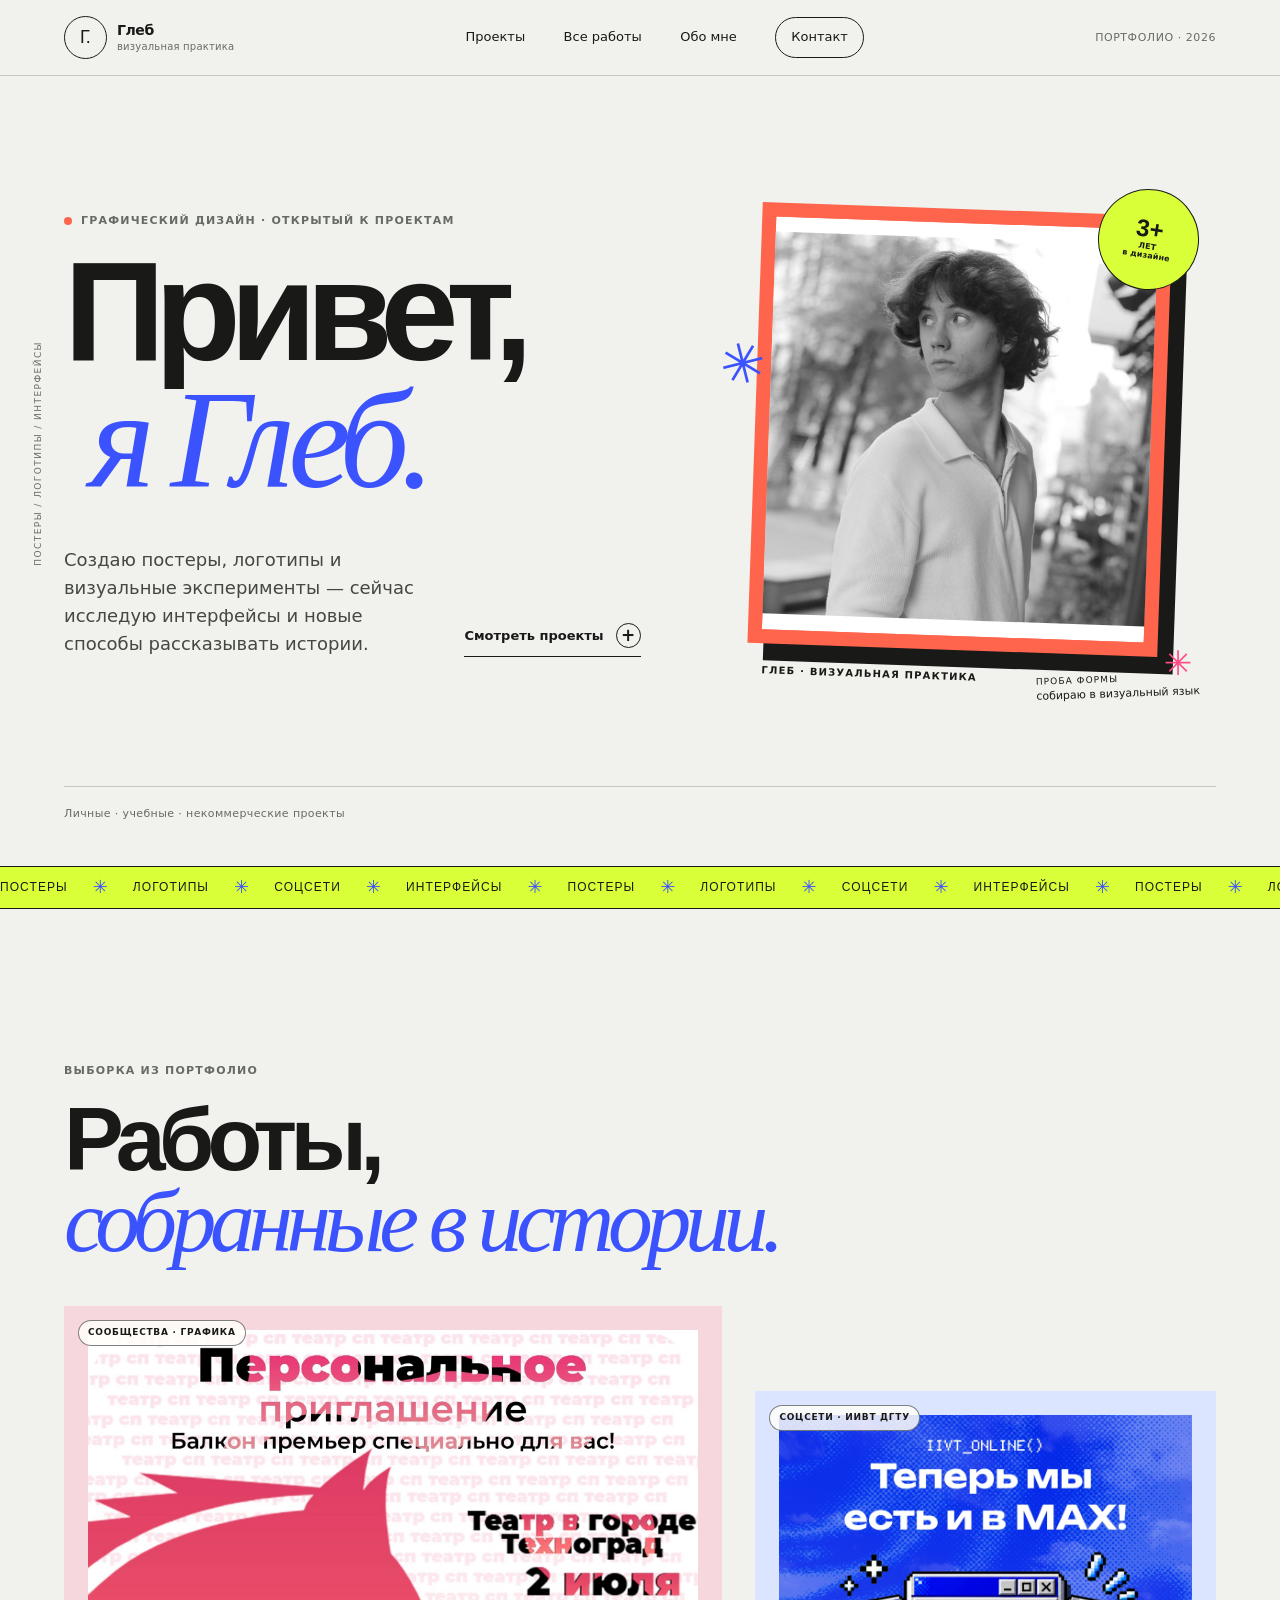
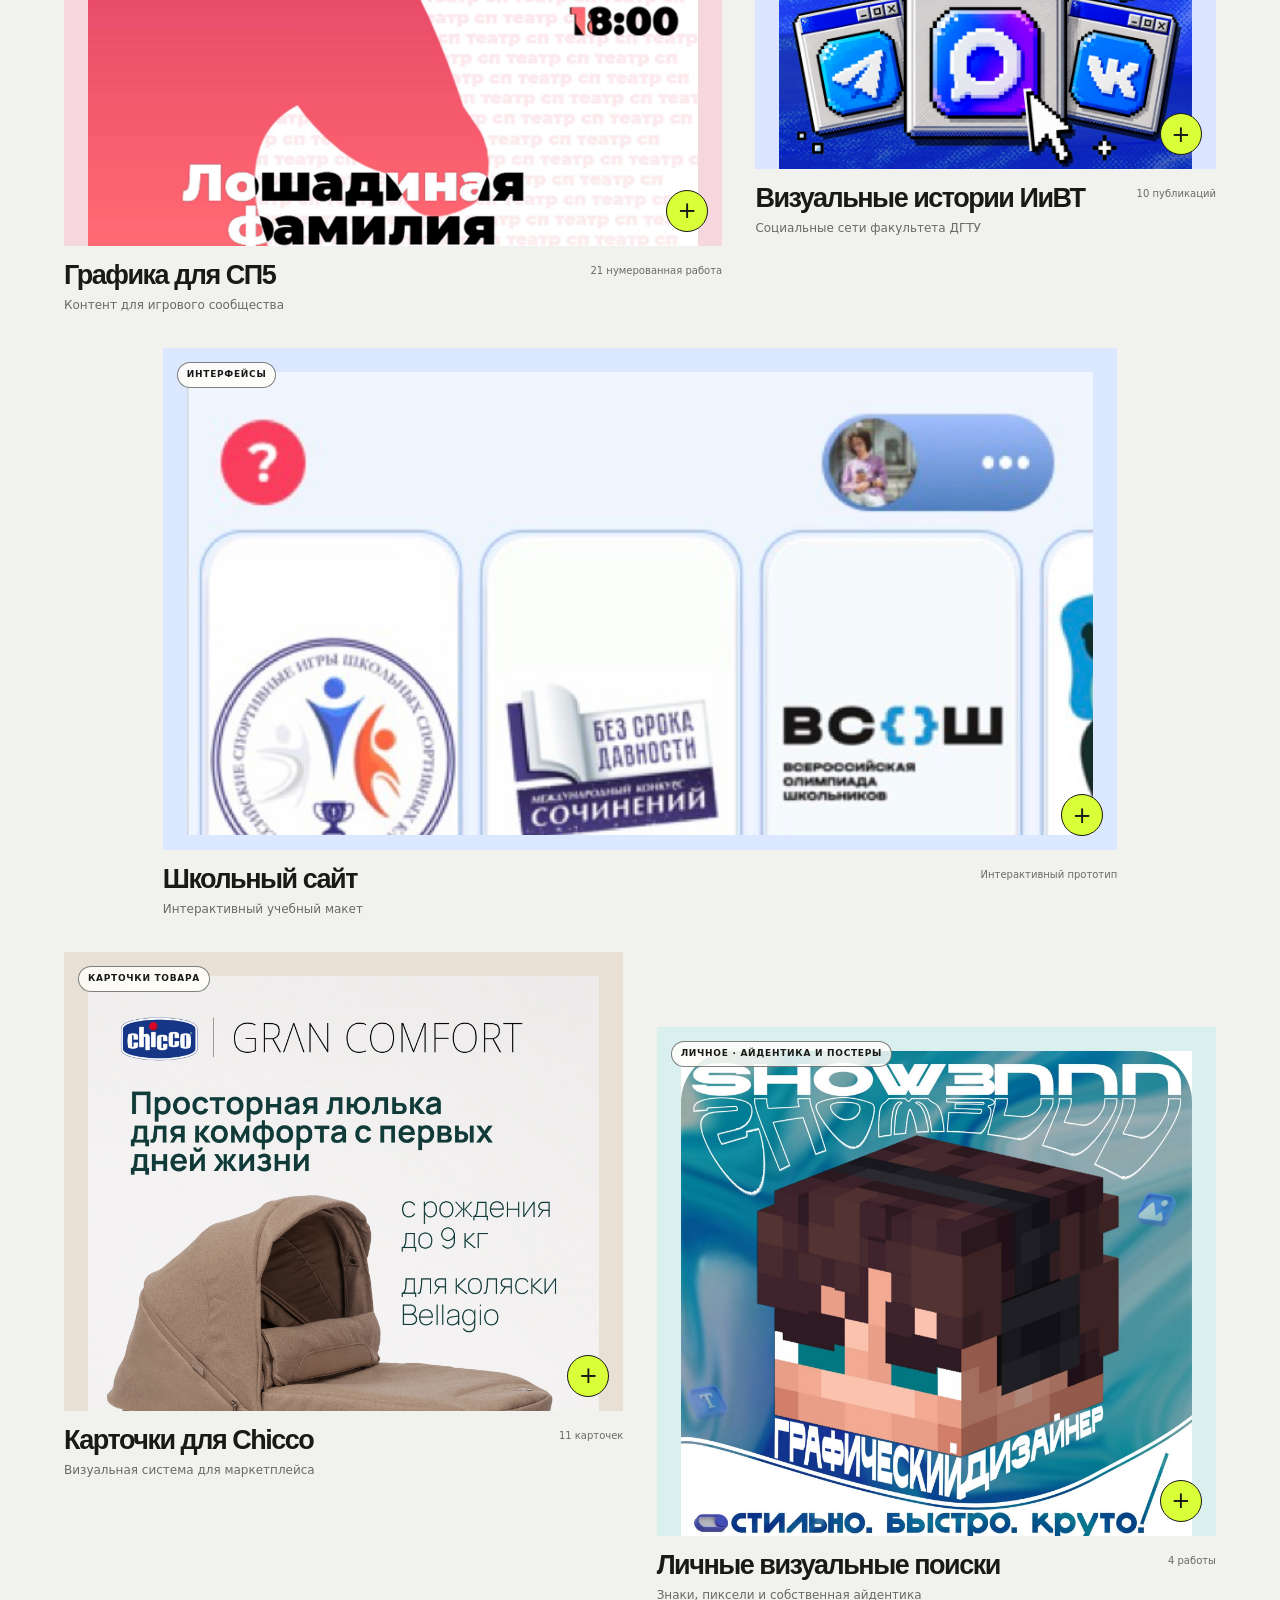
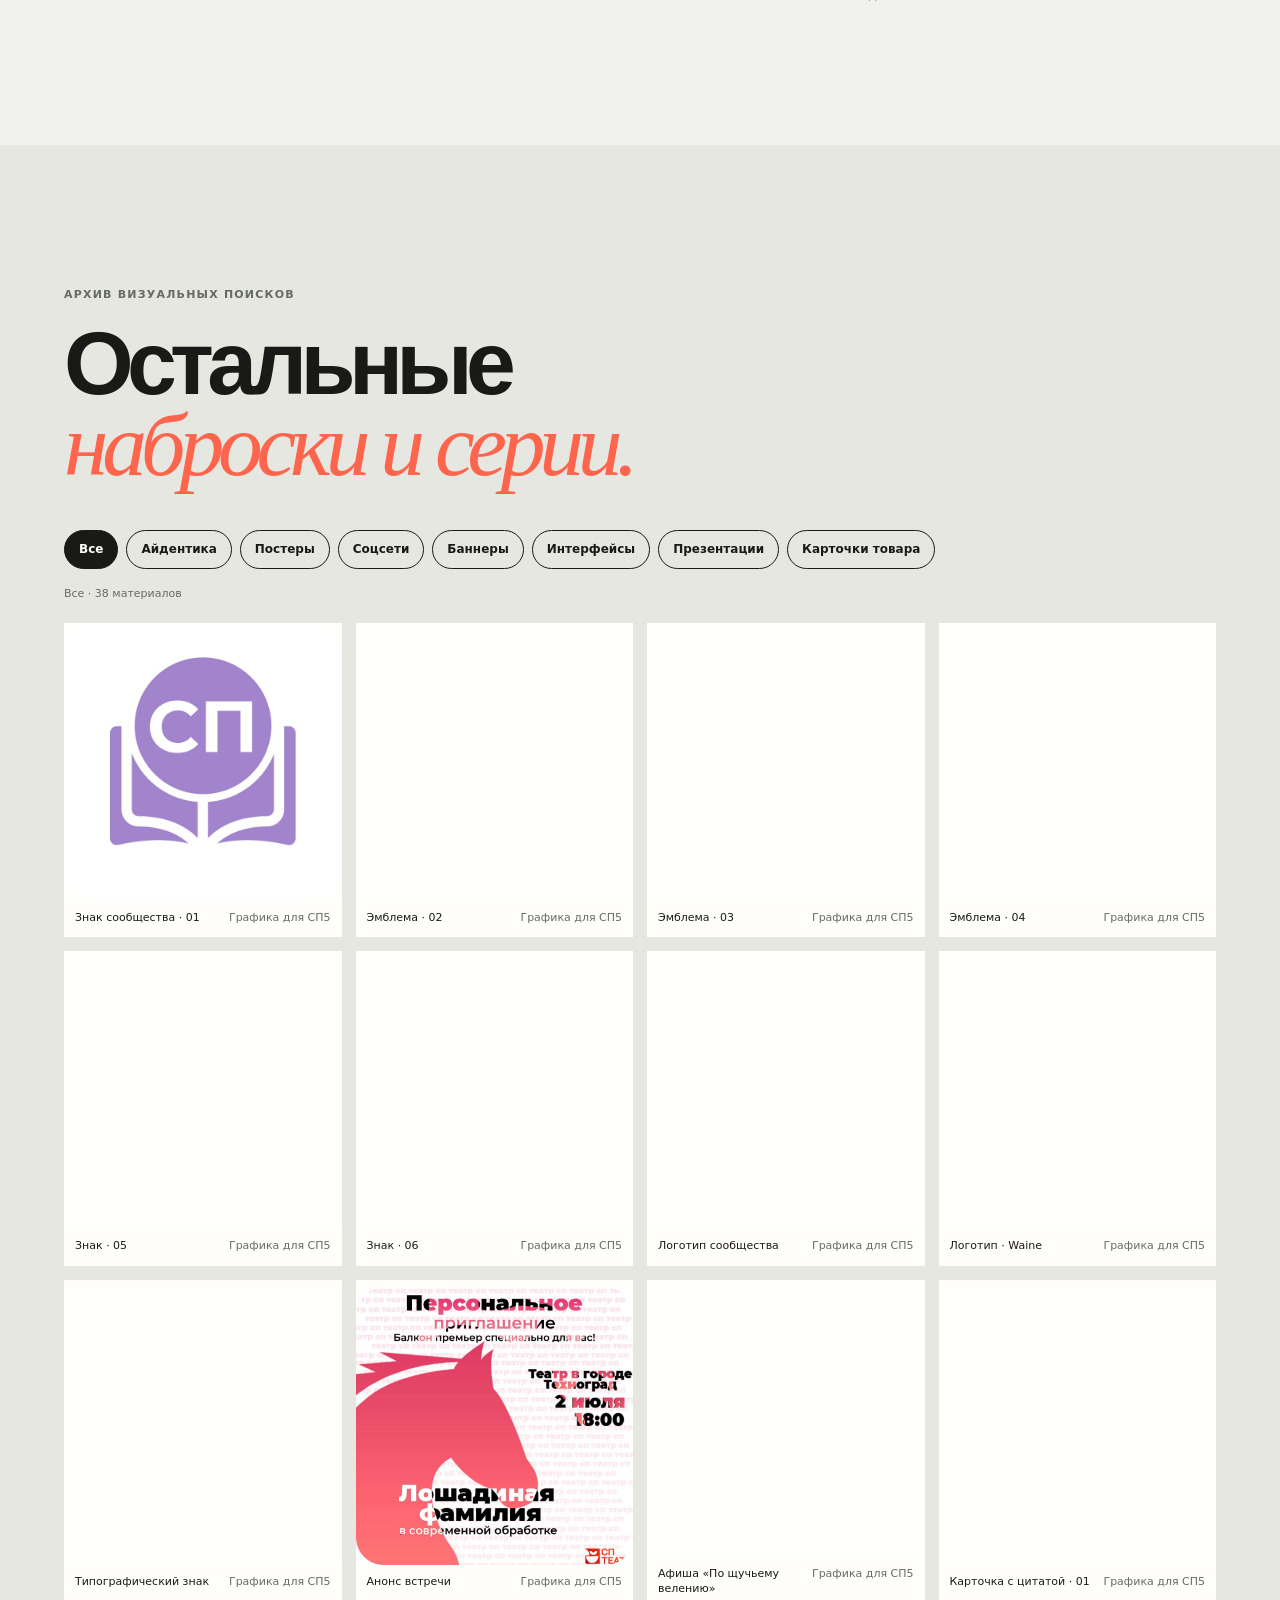
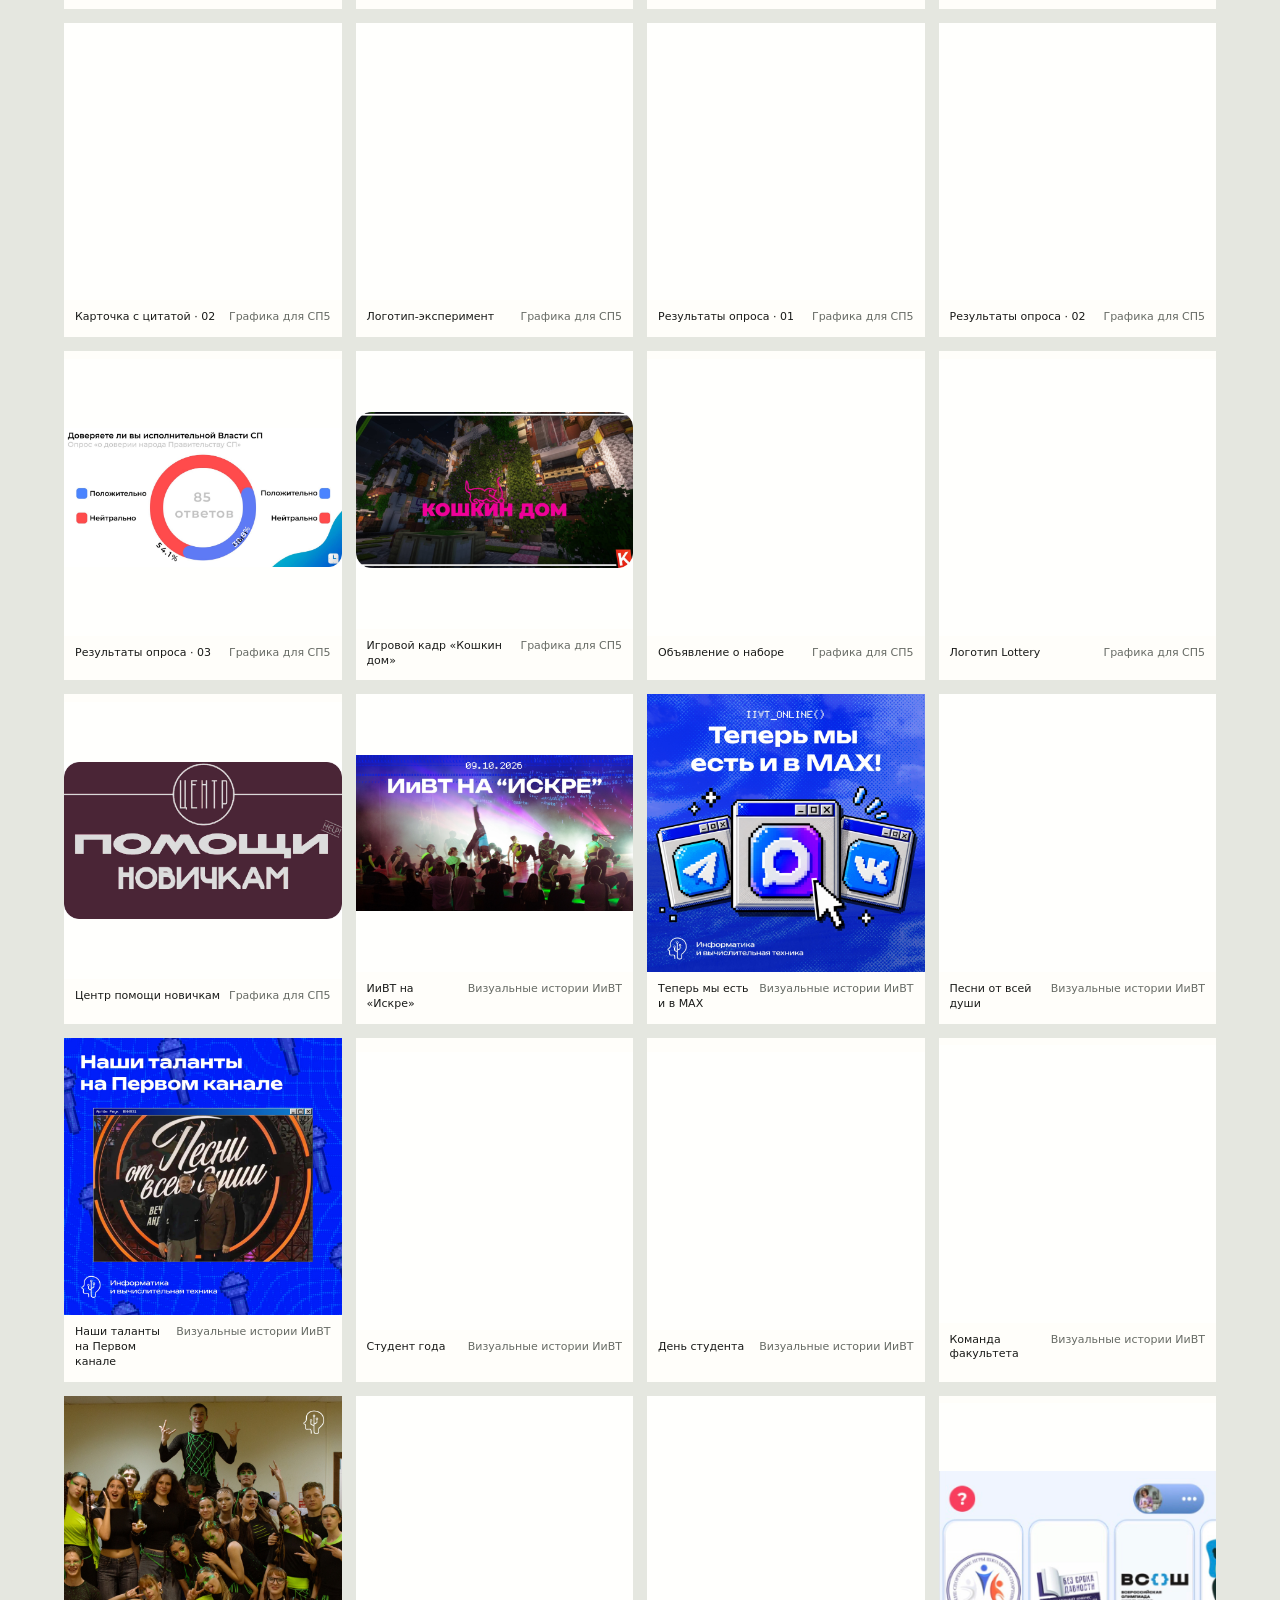
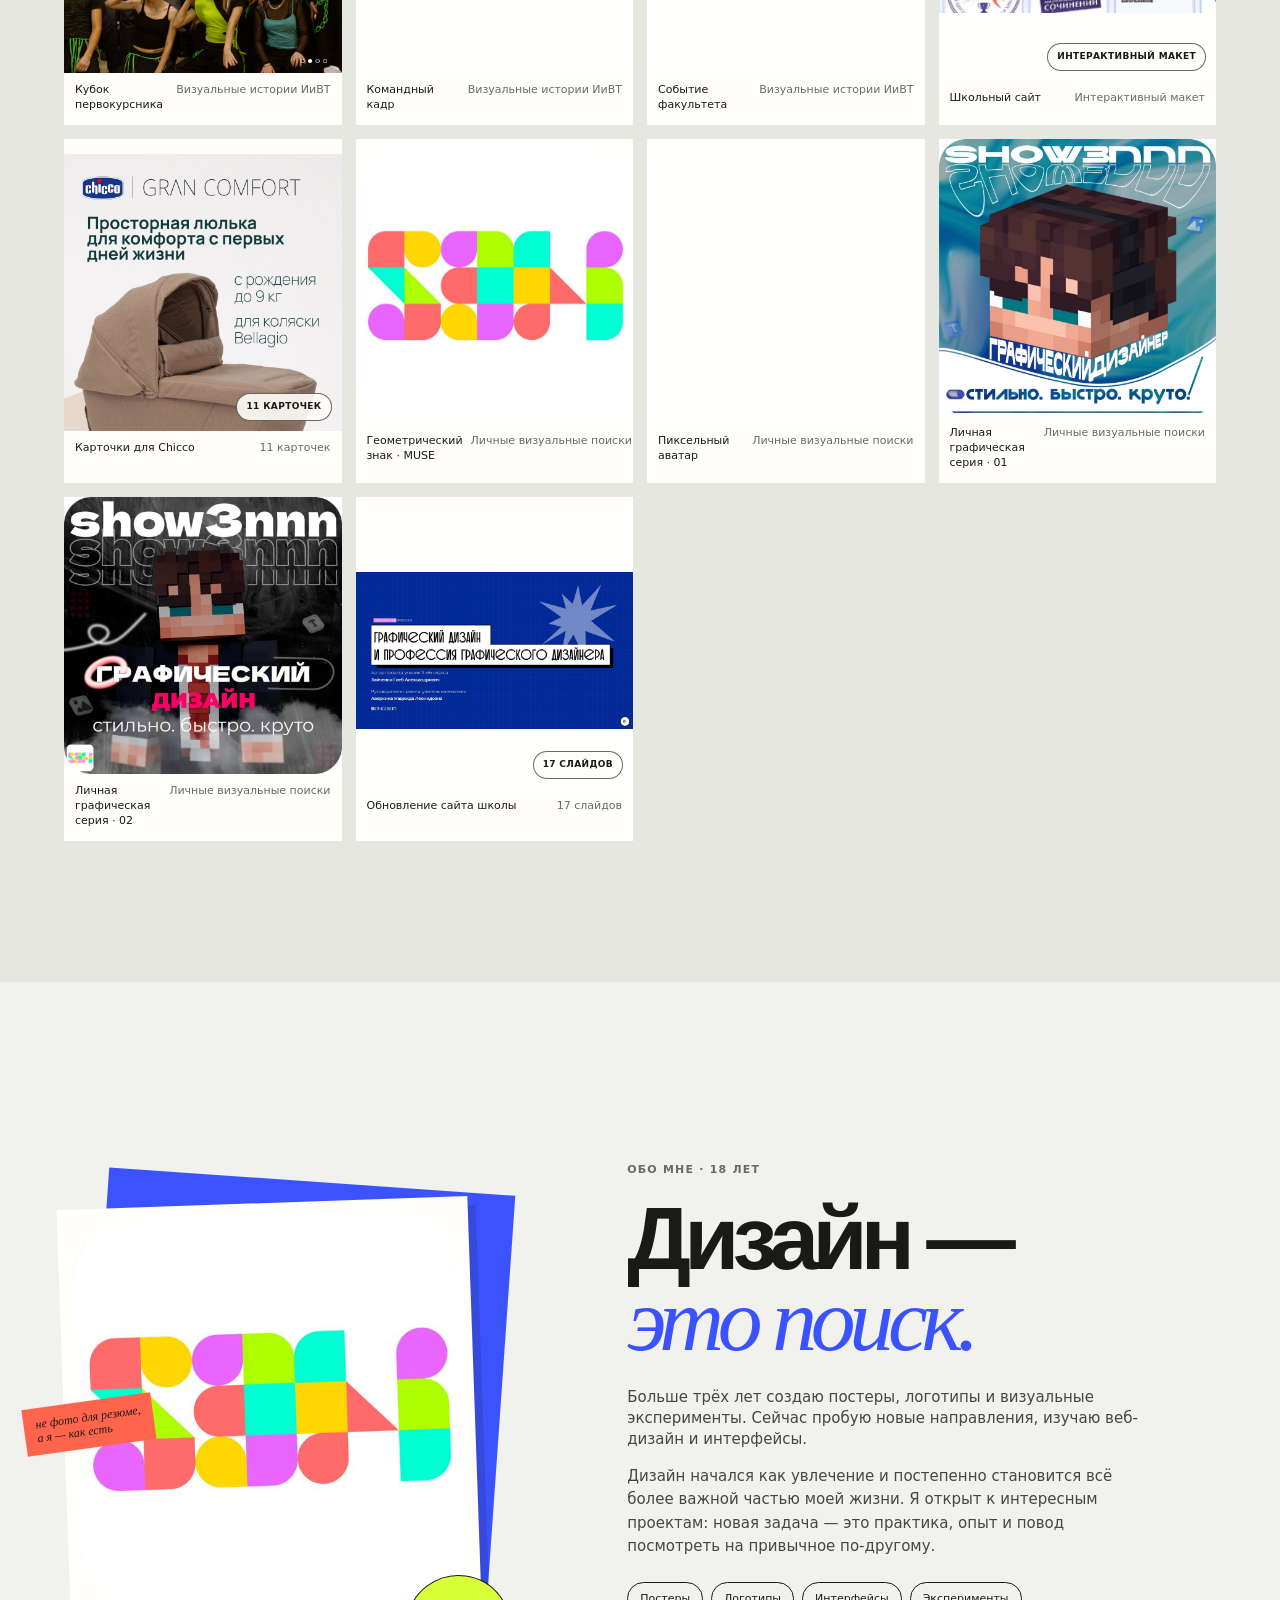
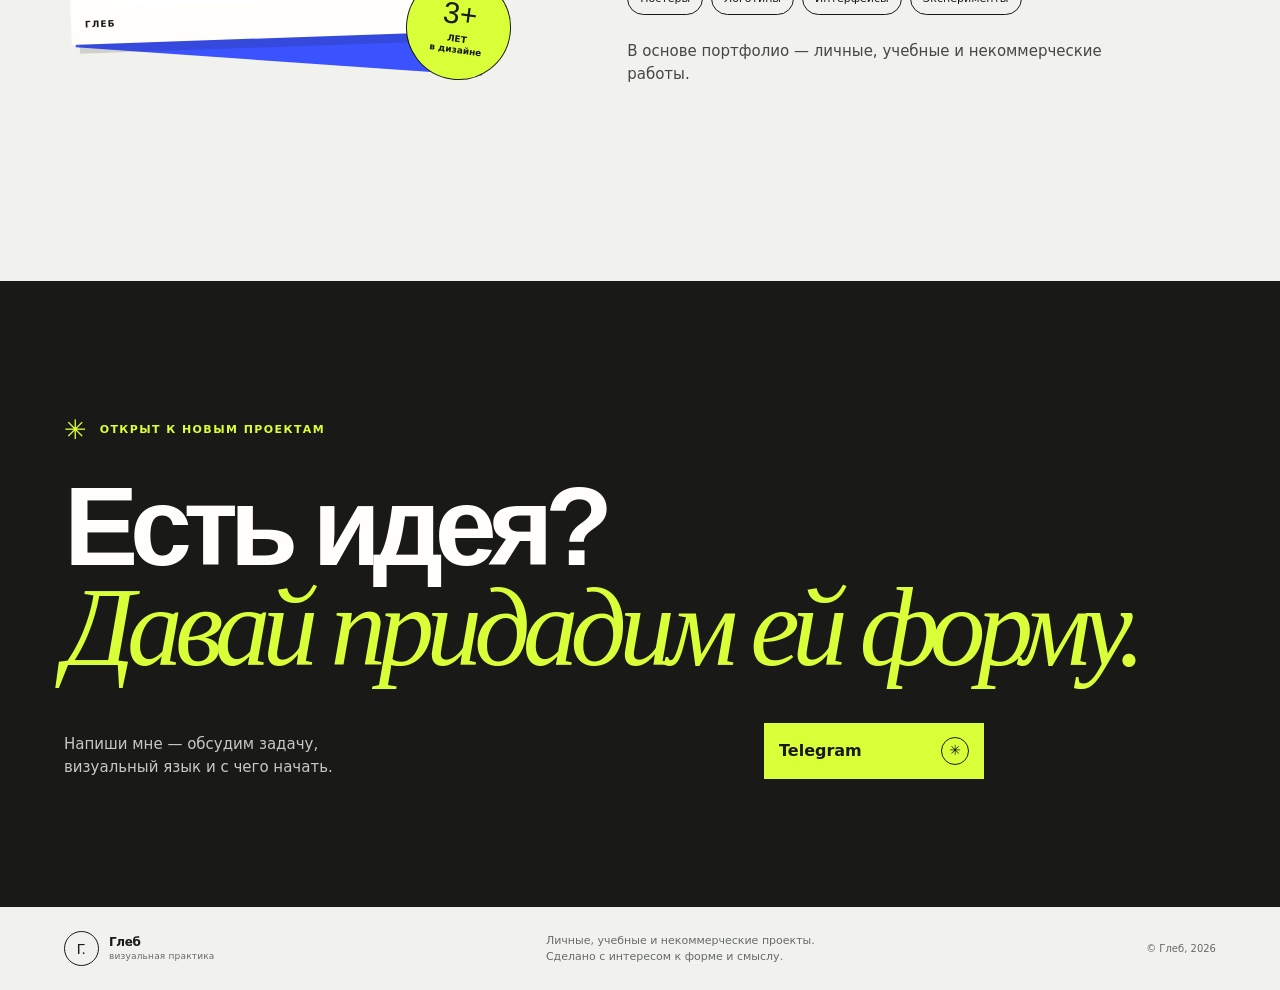
==== index.html @ 1f9a6a8d "v1.0.0" ====
<!doctype html>
<html lang="ru">
<head>
  <meta charset="utf-8">
  <meta name="viewport" content="width=device-width, initial-scale=1">
  <meta name="theme-color" content="#f1f2ed">
  <meta name="description" content="Портфолио Глеба — постеры, логотипы, визуальные эксперименты и интерактивные интерфейсы.">
  <title>Глеб — графический дизайн и визуальные эксперименты</title>
  <link rel="stylesheet" href="styles.css">
  <script defer src="projects.js"></script>
  <script defer src="app.js"></script>
</head>
<body>
  <div class="reading-progress" aria-hidden="true"></div>
  <header class="site-header">
    <a class="wordmark" href="#top" aria-label="Глеб, на главную">
      <span class="wordmark__glyph">Г.</span>
      <span class="wordmark__text">Глеб<br><small>визуальная практика</small></span>
    </a>
    <button class="menu-toggle" type="button" aria-expanded="false" aria-controls="main-nav">
      <span></span><span></span><span class="sr-only">Открыть меню</span>
    </button>
    <nav class="main-nav" id="main-nav" aria-label="Основная навигация">
      <a href="#projects">Проекты</a>
      <a href="#archive">Все работы</a>
      <a href="#about">Обо мне</a>
      <a class="nav-contact" href="#contact">Контакт</a>
    </nav>
    <span class="header-note">Портфолио · 2026</span>
  </header>

  <main id="top">
    <section class="hero section-wrap">
      <div class="hero__copy reveal">
        <p class="eyebrow"><span class="eyebrow__dot"></span> Графический дизайн · открытый к проектам</p>
        <h1>Привет,<br><em>я Глеб.</em></h1>
        <div class="hero__bottom">
          <p class="hero__intro">Создаю постеры, логотипы и визуальные эксперименты — сейчас исследую интерфейсы и новые способы рассказывать истории.</p>
          <a class="text-link" href="#projects"><span>Смотреть проекты</span><i aria-hidden="true">+</i></a>
        </div>
        <span class="hero__side-label">Постеры / логотипы / интерфейсы</span>
      </div>
      <div class="hero__visual reveal">
        <div class="hero-stamp"><b>3+</b><span>ЛЕТ<br>в дизайне</span></div>
        <div class="hero-art">
          <img src="assets/about/avatar.jpg" alt="Глеб, автор портфолио" fetchpriority="high">
          <span class="hero-art__corner">ГЛЕБ · ВИЗУАЛЬНАЯ ПРАКТИКА</span>
        </div>
        <span class="hero-spark hero-spark--one" aria-hidden="true">✳</span>
        <span class="hero-spark hero-spark--two" aria-hidden="true">✳</span>
      <p class="hero-caption"><span>ПРОБА ФОРМЫ</span><br>собираю в визуальный язык</p>
      </div>
      <div class="hero-footer">
        <span>Личные · учебные · некоммерческие проекты</span>
      </div>
    </section>

    <div class="ticker" aria-label="Направления дизайна">
      <div class="ticker__track">
        <div class="ticker__group">
          <span>ПОСТЕРЫ</span><b>✳</b><span>ЛОГОТИПЫ</span><b>✳</b><span>СОЦСЕТИ</span><b>✳</b><span>ИНТЕРФЕЙСЫ</span><b>✳</b>
        </div>
      </div>
    </div>

    <section class="projects-section section-wrap" id="projects">
      <div class="section-heading reveal">
        <div>
          <p class="eyebrow">Выборка из портфолио</p>
          <h2>Работы,<br><em>собранные в истории.</em></h2>
        </div>
      </div>
      <div class="project-grid" id="projectGrid" aria-live="polite"></div>
    </section>

    <section class="archive-section" id="archive">
      <div class="section-wrap">
        <div class="section-heading section-heading--archive reveal">
          <div>
            <p class="eyebrow">Архив визуальных поисков</p>
            <h2>Остальные<br><em>наброски и серии.</em></h2>
          </div>
        </div>
        <div class="filter-row" id="filters" role="group" aria-label="Фильтр по направлениям"></div>
        <p class="archive-count" id="archiveCount" aria-live="polite"></p>
        <div class="archive-grid" id="archiveGrid"></div>
      </div>
    </section>

    <section class="about-section section-wrap" id="about">
      <div class="about-photo-wrap reveal">
        <div class="about-photo-back"></div>
        <figure class="about-photo">
          <img src="assets/work/32.png" alt="Геометрический знак MUSE из личных визуальных поисков" loading="lazy" decoding="async">
          <figcaption><span>ГЛЕБ</span></figcaption>
        </figure>
        <span class="about-seal">3+<small>ЛЕТ<br>в дизайне</small></span>
        <span class="about-note">не фото для резюме,<br>а я — как есть</span>
      </div>
      <div class="about-copy reveal">
        <p class="eyebrow">Обо мне · 18 лет</p>
        <h2>Дизайн —<br><em>это поиск.</em></h2>
        <p class="about-lede">Больше трёх лет создаю постеры, логотипы и визуальные эксперименты. Сейчас пробую новые направления, изучаю веб-дизайн и интерфейсы.</p>
        <p>Дизайн начался как увлечение и постепенно становится всё более важной частью моей жизни. Я открыт к интересным проектам: новая задача — это практика, опыт и повод посмотреть на привычное по-другому.</p>
        <div class="about-tags"><span>Постеры</span><span>Логотипы</span><span>Интерфейсы</span><span>Эксперименты</span></div>
        <p class="experience-note">В основе портфолио — личные, учебные и некоммерческие работы.</p>
      </div>
    </section>

    <section class="contact-section" id="contact">
      <div class="contact-inner section-wrap reveal">
        <div class="contact-kicker"><span class="contact-star">✳</span><p>Открыт к новым проектам</p></div>
        <h2>Есть идея?<br><em>Давай придадим ей форму.</em></h2>
        <div class="contact-bottom">
          <p>Напиши мне — обсудим задачу, визуальный язык и с чего начать.</p>
          <a class="contact-link" href="https://t.me/show3nnn" target="_blank" rel="noreferrer">
            <span>Telegram</span><span class="contact-link__mark" aria-hidden="true">✳</span>
          </a>
        </div>
      </div>
    </section>
  </main>

  <footer class="site-footer section-wrap">
    <a class="wordmark wordmark--footer" href="#top"><span class="wordmark__glyph">Г.</span><span class="wordmark__text">Глеб<br><small>визуальная практика</small></span></a>
    <p>Личные, учебные и некоммерческие проекты.<br>Сделано с интересом к форме и смыслу.</p>
    <span>© Глеб, 2026</span>
  </footer>

  <dialog class="project-dialog" id="projectDialog" aria-labelledby="projectDialogTitle">
    <div class="project-dialog__top">
      <span class="dialog-brand">Г. / КЕЙС</span>
      <button class="icon-button dialog-close" type="button" aria-label="Закрыть кейс">×</button>
    </div>
    <div class="project-dialog__content" id="projectDialogContent"></div>
  </dialog>

  <dialog class="lightbox" id="lightbox" aria-label="Просмотр изображения">
    <button class="icon-button lightbox-close" type="button" aria-label="Закрыть изображение">×</button>
    <button class="lightbox-step lightbox-step--prev" type="button" aria-label="Предыдущее изображение">Назад</button>
    <figure class="lightbox-figure">
      <img id="lightboxImage" alt="">
      <figcaption><span id="lightboxCaption"></span><small id="lightboxPosition"></small></figcaption>
    </figure>
    <button class="lightbox-step lightbox-step--next" type="button" aria-label="Следующее изображение">Дальше</button>
  </dialog>
</body>
</html>
---- styles.css ----
:root {
  color-scheme: light;
  --paper: #f1f2ed;
  --paper-deep: #e7e9e2;
  --white: #fffefa;
  --ink: #191a18;
  --muted: #676b65;
  --line: rgba(25, 26, 24, .2);
  --blue: #3b52ff;
  --lime: #d9ff38;
  --coral: #ff654d;
  --pink: #ff4b87;
  --serif: Georgia, "Times New Roman", serif;
  --sans: system-ui, -apple-system, BlinkMacSystemFont, "Segoe UI", sans-serif;
  --display: "Arial Black", "Helvetica Neue", Arial, sans-serif;
  --gutter: clamp(20px, 5vw, 76px);
  --max: 1440px;
}
* { box-sizing: border-box; }
html { scroll-behavior: smooth; scroll-padding-top: 82px; }
body {
  margin: 0;
  color: var(--ink);
  background: var(--paper);
  font-family: var(--sans);
  font-size: 16px;
  line-height: 1.55;
  -webkit-font-smoothing: antialiased;
}
body:has(dialog[open]) { overflow: hidden; }
img { display: block; max-width: 100%; }
a { color: inherit; }
button { color: inherit; font: inherit; }
button, a { -webkit-tap-highlight-color: transparent; }
::selection { color: var(--ink); background: var(--lime); }
.sr-only {
  position: absolute; width: 1px; height: 1px; padding: 0; margin: -1px;
  overflow: hidden; clip: rect(0,0,0,0); white-space: nowrap; border: 0;
}
.reading-progress {
  position: fixed; inset: 0 auto auto 0; z-index: 20;
  width: 100%; height: 3px; transform: scaleX(0); transform-origin: left center;
  background: var(--blue); pointer-events: none;
}
.section-wrap { width: min(100% - 2 * var(--gutter), var(--max)); margin-inline: auto; }
.site-header {
  position: sticky; top: 0; z-index: 10;
  display: flex; align-items: center; justify-content: space-between;
  width: 100%; min-height: 76px; padding: 10px var(--gutter);
  background: rgba(241,242,237,.9); border-bottom: 1px solid var(--line);
  backdrop-filter: blur(16px);
}
.wordmark { display: inline-flex; align-items: center; gap: 10px; text-decoration: none; line-height: 1.05; }
.wordmark__glyph {
  display: grid; place-items: center; width: 43px; height: 43px;
  border: 1px solid var(--ink); border-radius: 50%; font-family: var(--display);
  font-size: 18px; letter-spacing: -.1em; padding-right: 2px;
}
.wordmark__text { font-size: 14px; font-weight: 750; letter-spacing: -.03em; }
.wordmark__text small { display: inline-block; margin-top: 4px; color: var(--muted); font-size: 10px; font-weight: 500; letter-spacing: .02em; }
.main-nav { display: flex; align-items: center; gap: clamp(18px,3vw,44px); }
.main-nav a { font-size: 13px; text-decoration: none; transition: color .2s ease; }
.main-nav a:hover, .main-nav a[aria-current="location"] { color: var(--blue); }
.main-nav .nav-contact { padding: 9px 15px; border: 1px solid var(--ink); border-radius: 999px; }
.header-note { color: var(--muted); font-size: 11px; letter-spacing: .05em; text-transform: uppercase; }
.menu-toggle { display: none; }

.hero {
  position: relative; display: grid; grid-template-columns: minmax(0,1.06fr) minmax(310px,.94fr);
  gap: clamp(24px,5vw,78px); align-items: center; padding-top: clamp(56px,8vw,118px);
  padding-bottom: 34px; min-height: min(790px, calc(100svh - 76px));
}
.hero__copy { position: relative; z-index: 2; padding-bottom: 20px; }
.eyebrow {
  display: flex; align-items: center; gap: 9px; margin: 0 0 20px;
  color: var(--muted); font-size: 11px; font-weight: 680; letter-spacing: .11em; text-transform: uppercase;
}
.eyebrow__dot { width: 8px; height: 8px; display: inline-block; background: var(--coral); border-radius: 50%; }
.hero h1, .section-heading h2, .about-copy h2, .contact-inner h2 {
  margin: 0; font-family: var(--display); font-weight: 900; letter-spacing: -.075em; line-height: .9;
}
.hero h1 { max-width: 780px; font-size: clamp(76px, 11vw, 165px); }
.hero h1 em, .section-heading h2 em, .about-copy h2 em, .contact-inner h2 em {
  font-family: var(--serif); font-weight: 400; letter-spacing: -.07em;
}
.hero h1 em { display: inline-block; margin-left: clamp(0px,2vw,30px); color: var(--blue); }
.hero__bottom { display: flex; align-items: end; justify-content: space-between; gap: 25px; max-width: 670px; margin-top: 42px; }
.hero__intro { max-width: 370px; margin: 0; color: #444742; font-size: clamp(15px,1.45vw,18px); line-height: 1.55; }
.text-link {
  display: inline-flex; align-items: center; gap: 12px; padding: 0 0 8px;
  border-bottom: 1px solid var(--ink); text-decoration: none; white-space: nowrap;
  font-size: 13px; font-weight: 700;
}
.text-link i { display: grid; place-items: center; width: 25px; height: 25px; border: 1px solid var(--ink); border-radius: 50%; font-style: normal; font-size: 17px; line-height: 1; transition: transform .25s ease, color .25s ease, background .25s ease; }
.text-link:hover i { color: var(--white); background: var(--ink); transform: rotate(90deg); }
.hero__side-label {
  position: absolute; left: -32px; bottom: 112px; color: var(--muted); font-size: 9px;
  letter-spacing: .16em; text-transform: uppercase; writing-mode: vertical-rl; transform: rotate(180deg);
}
.hero__visual { position: relative; width: min(100%, 470px); justify-self: center; padding: 20px 16px 52px; }
.hero-art {
  position: relative; width: min(100%, 410px); margin-inline: auto; padding: 14px;
  background: var(--coral); box-shadow: 16px 17px 0 var(--ink); transform: rotate(2deg);
  transition: transform .4s cubic-bezier(.2,.8,.2,1);
}
.hero-art:hover { transform: rotate(0deg) translateY(-5px); }
.hero-art img { width: 100%; aspect-ratio: 1 / 1.08; object-fit: contain; background: #fff; }
.hero-art__corner {
  position: absolute; bottom: -35px; left: 15px; font-size: 10px; font-weight: 750;
  letter-spacing: .12em; text-transform: uppercase;
}
.hero-stamp {
  position: absolute; z-index: 2; top: 0; right: -4px; display: grid; place-content: center;
  width: 101px; height: 101px; border: 1px solid var(--ink); border-radius: 50%;
  background: var(--lime); text-align: center; font-size: 9px; font-weight: 850; line-height: 1.1; transform: rotate(9deg);
}
.hero-stamp b { display: block; margin-bottom: 3px; font-family: var(--display); font-size: 24px; line-height: .9; }
.hero-stamp span { font-size: 8px; letter-spacing: .02em; text-transform: none; }
.hero-spark { position: absolute; color: var(--blue); line-height: 1; }
.hero-spark--one { top: 29%; left: -5px; font-size: 55px; transform: rotate(-14deg); }
.hero-spark--two { bottom: 21px; right: 3px; color: var(--pink); font-size: 34px; }
.hero-caption { position: absolute; right: -4px; bottom: 0; margin: 0; font-size: 11px; line-height: 1.35; transform: rotate(-2deg); }
.hero-caption span { font-size: 9px; letter-spacing: .12em; }
.hero-footer {
  grid-column: 1 / -1; display: flex; justify-content: space-between; gap: 16px;
  padding-top: 18px; border-top: 1px solid var(--line); color: var(--muted);
  font-size: 11px; letter-spacing: .035em;
}
.ticker { overflow: hidden; border-block: 1px solid var(--ink); background: var(--lime); }
.ticker__track {
  display: flex; align-items: center; width: max-content; padding: 11px 0;
  transform: translate3d(0,0,0); will-change: transform;
}
.ticker__track.is-ready { animation: ticker 30s linear infinite; }
.ticker__group { display: flex; flex: 0 0 auto; align-items: center; gap: 25px; padding-right: 25px; }
.ticker__track span { font-family: var(--display); font-size: 12px; letter-spacing: .09em; white-space: nowrap; }
.ticker__track b { color: var(--blue); font-size: 18px; line-height: 1; }
@keyframes ticker { to { transform: translate3d(var(--ticker-shift),0,0); } }

.projects-section { padding-block: clamp(86px,12vw,165px) clamp(90px,11vw,150px); }
.section-heading {
  display: flex; align-items: end; justify-content: space-between; gap: 30px; margin-bottom: 45px;
}
.section-heading h2, .about-copy h2 { font-size: clamp(46px,7vw,92px); }
.section-heading h2 em { color: var(--blue); }
.section-heading__aside { max-width: 310px; margin: 0 0 6px; color: var(--muted); font-size: 14px; line-height: 1.55; }
.project-grid { display: grid; grid-template-columns: repeat(12,minmax(0,1fr)); gap: clamp(16px,2.6vw,38px); }
.project-card { min-width: 0; grid-column: span 6; cursor: pointer; }
.project-card[data-project="sp5"] { grid-column: span 7; }
.project-card[data-project="iivt"] { grid-column: span 5; margin-top: 85px; }
.project-card[data-project="school"] { grid-column: 2 / span 10; }
.project-card[data-project="chicco"] { grid-column: span 6; }
.project-card[data-project="personal"] { grid-column: span 6; margin-top: 75px; }
.project-card__visual {
  position: relative; overflow: hidden; display: grid; place-items: center; aspect-ratio: 1.22;
  padding: clamp(12px,2vw,24px); background: var(--card-tone,var(--paper-deep));
}
.project-card[data-project="school"] .project-card__visual { aspect-ratio: 1.9; }
.project-card[data-project="personal"] .project-card__visual { aspect-ratio: 1.1; }
.project-card__visual img {
  width: 100%; height: 100%; object-fit: contain;
  transition: transform .65s cubic-bezier(.2,.8,.2,1);
}
.project-card:hover .project-card__visual img { transform: scale(1.04); }
.project-card__index {
  position: absolute; top: 14px; left: 14px; padding: 5px 9px; border: 1px solid rgba(25,26,24,.55);
  border-radius: 999px; background: rgba(255,254,250,.84); font-size: 9px; font-weight: 720; letter-spacing: .08em; text-transform: uppercase;
}
.project-card__open {
  position: absolute; right: 14px; bottom: 14px; display: grid; place-items: center; width: 42px; height: 42px;
  border: 1px solid var(--ink); border-radius: 50%; background: var(--lime); font-size: 23px; line-height: 1;
  transition: transform .25s ease, background .25s ease;
}
.project-card:hover .project-card__open { transform: rotate(45deg); background: var(--white); }
.project-card__info { display: flex; align-items: start; justify-content: space-between; gap: 16px; padding-top: 15px; }
.project-card__title { margin: 0; font-family: var(--display); font-size: clamp(19px,2.2vw,27px); letter-spacing: -.055em; line-height: 1.08; }
.project-card__subtitle { margin: 6px 0 0; color: var(--muted); font-size: 12px; }
.project-card__type { margin: 2px 0 0; color: var(--muted); font-size: 10px; text-align: right; white-space: nowrap; }

.archive-section { padding-block: clamp(84px,11vw,145px); background: #e5e7e0; }
.section-heading--archive h2 em { color: var(--coral); }
.filter-row { display: flex; flex-wrap: wrap; gap: 8px; margin: 0 0 16px; }
.filter-button {
  padding: 9px 14px; border: 1px solid var(--ink); border-radius: 999px; background: transparent;
  cursor: pointer; font-size: 12px; font-weight: 650; transition: background .2s ease, color .2s ease, border-color .2s ease;
}
.filter-button:hover, .filter-button[aria-pressed="true"] { color: var(--white); background: var(--ink); }
.archive-count { min-height: 20px; margin: 0 0 18px; color: var(--muted); font-size: 11px; }
.archive-grid { display: grid; grid-template-columns: repeat(4,minmax(0,1fr)); gap: 14px; }
.archive-item {
  min-width: 0; border: 0; padding: 0; background: var(--white); text-align: left; cursor: zoom-in;
}
.archive-item--project { cursor: pointer; }
.archive-item__image { display: grid; place-items: center; height: auto; aspect-ratio: 1 / 1; overflow: hidden; background: rgba(255,255,255,.48); }
.archive-item__image { position: relative; }
.archive-item__image img { width: 100%; height: 100%; object-fit: contain; transition: transform .4s ease; }
.archive-item:hover .archive-item__image img { transform: scale(1.045); }
.archive-item__badge {
  position: absolute; right: 10px; bottom: 10px; padding: 6px 9px; border: 1px solid rgba(25,26,24,.65);
  border-radius: 999px; background: rgba(255,254,250,.9); color: var(--ink); font-size: 9px; font-weight: 750;
  letter-spacing: .04em; text-transform: uppercase; pointer-events: none;
}
.archive-item__caption { display: flex; justify-content: space-between; gap: 8px; padding: 10px 11px 12px; font-size: 11px; line-height: 1.35; }
.archive-item__caption span:last-child { color: var(--muted); white-space: nowrap; }
.archive-empty { grid-column: 1/-1; padding: 35px; background: var(--white); color: var(--muted); }

.about-section {
  display: grid; grid-template-columns: minmax(300px,.85fr) minmax(0,1.15fr);
  gap: clamp(48px,10vw,150px); align-items: center; padding-block: clamp(100px,14vw,190px);
}
.about-photo-wrap { position: relative; width: min(100%,450px); justify-self: center; padding: 22px 24px 44px 0; }
.about-photo-back {
  position: absolute; inset: 0 0 20px 28px; background: var(--blue); transform: rotate(4deg);
}
.about-photo {
  position: relative; z-index: 1; margin: 0; padding: 12px; background: var(--white);
  transform: rotate(-2deg); box-shadow: 8px 9px 0 rgba(25,26,24,.15);
}
.about-photo img { width: 100%; aspect-ratio: 1 / 1; object-fit: cover; }
.about-photo figcaption { display: flex; justify-content: space-between; padding: 10px 2px 0; font-size: 9px; font-weight: 750; letter-spacing: .12em; }
.about-seal {
  position: absolute; z-index: 2; right: -12px; bottom: 2px; display: flex; flex-direction: column;
  justify-content: center; align-items: center; width: 105px; height: 105px; border: 1px solid var(--ink);
  border-radius: 50%; background: var(--lime); font-family: var(--display); font-size: 30px; line-height: .9;
  transform: rotate(8deg);
}
.about-seal small { margin-top: 7px; font-family: var(--sans); font-size: 9px; font-weight: 750; text-align: center; line-height: 1.2; }
.about-note {
  position: absolute; z-index: 3; left: -40px; top: 44%; padding: 9px 12px; background: var(--coral);
  font-family: var(--serif); font-size: 12px; font-style: italic; line-height: 1.2; transform: rotate(-8deg);
}
.about-copy { max-width: 600px; }
.about-copy h2 { margin-bottom: 27px; }
.about-copy h2 em { color: var(--blue); }
.about-copy > p:not(.eyebrow) { max-width: 530px; color: #444742; font-size: 15px; }
.about-copy .about-lede { color: var(--ink); font-size: clamp(18px,2vw,23px); line-height: 1.4; }
.about-tags { display: flex; flex-wrap: wrap; gap: 8px; margin-top: 24px; }
.about-tags span { padding: 7px 12px; border: 1px solid var(--ink); border-radius: 999px; font-size: 11px; }
.about-copy .experience-note { margin-top: 25px; color: var(--muted); font-size: 12px; }

.contact-section { overflow: hidden; padding-block: clamp(78px,10vw,130px); color: var(--white); background: var(--ink); }
.contact-inner { position: relative; }
.contact-kicker { display: flex; align-items: center; gap: 13px; color: var(--lime); }
.contact-kicker p { margin: 0; font-size: 11px; font-weight: 720; letter-spacing: .13em; text-transform: uppercase; }
.contact-star { font-size: 27px; animation: rotate 14s linear infinite; }
@keyframes rotate { to { transform: rotate(360deg); } }
.contact-inner h2 { margin-top: 26px; font-size: clamp(50px,8.7vw,118px); }
.contact-inner h2 em { color: var(--lime); }
.contact-bottom { display: flex; align-items: end; justify-content: space-between; gap: 30px; max-width: 920px; margin-top: 45px; }
.contact-bottom p { max-width: 350px; margin: 0; color: #c6c8c3; font-size: 15px; }
.contact-link {
  display: flex; align-items: center; justify-content: space-between; gap: 40px; min-width: 220px;
  padding: 14px 15px; color: var(--ink); background: var(--lime); text-decoration: none;
  font-weight: 800; transition: background .2s ease, color .2s ease;
}
.contact-link:hover { color: var(--white); background: var(--blue); }
.contact-link__mark { display: grid; place-items: center; width: 28px; height: 28px; border: 1px solid currentColor; border-radius: 50%; font-size: 14px; }
.site-footer { display: flex; align-items: center; justify-content: space-between; gap: 24px; padding-block: 24px; }
.wordmark--footer .wordmark__glyph { width: 35px; height: 35px; font-size: 15px; }
.wordmark--footer .wordmark__text { font-size: 12px; }
.wordmark--footer .wordmark__text small { font-size: 9px; }
.site-footer p { margin: 0; color: var(--muted); font-size: 11px; line-height: 1.45; }
.site-footer > span { color: var(--muted); font-size: 10px; }

.project-dialog {
  width: min(100% - 22px, 1120px); max-width: 1120px; max-height: min(92svh,1100px); overflow: auto;
  margin: auto; padding: 0; border: 1px solid var(--ink); background: var(--paper);
  color: var(--ink); box-shadow: 14px 16px 0 rgba(25,26,24,.24);
}
.project-dialog::backdrop { background: rgba(13,15,18,.68); backdrop-filter: blur(5px); }
.project-dialog__top {
  position: sticky; top: 0; z-index: 5; display: flex; align-items: center; justify-content: space-between;
  padding: 10px 18px; border-bottom: 1px solid var(--line); background: rgba(241,242,237,.94);
  backdrop-filter: blur(12px);
}
.dialog-brand { font-size: 10px; font-weight: 800; letter-spacing: .12em; }
.icon-button {
  display: grid; place-items: center; width: 42px; height: 42px; border: 1px solid var(--ink);
  border-radius: 50%; background: var(--lime); cursor: pointer; font-size: 27px; line-height: 1;
}
.icon-button:hover { color: var(--white); background: var(--ink); }
.project-dialog__content { padding: clamp(18px,4vw,48px); }
.case-heading { display: grid; grid-template-columns: 1.25fr .75fr; gap: 30px; align-items: end; }
.case-heading__tag { margin: 0 0 12px; color: var(--blue); font-size: 11px; font-weight: 800; letter-spacing: .1em; text-transform: uppercase; }
.case-heading h2 { margin: 0; font-family: var(--display); font-size: clamp(40px,7vw,78px); letter-spacing: -.075em; line-height: .9; }
.case-heading__subtitle { margin: 13px 0 0; color: var(--muted); font-family: var(--serif); font-size: 20px; font-style: italic; }
.case-facts { display: flex; flex-direction: column; gap: 8px; align-items: start; }
.case-facts span { padding: 7px 11px; border: 1px solid var(--line); border-radius: 999px; font-size: 10px; }
.case-description { display: grid; grid-template-columns: 1fr 1fr; gap: 25px; max-width: 900px; margin: 30px 0 20px; }
.case-description p { margin: 0; color: #444742; font-size: 14px; }
.case-description p:first-child { color: var(--ink); font-size: 17px; font-weight: 580; }
.case-note { margin: 20px 0 34px; padding: 12px 14px; border-left: 3px solid var(--coral); background: rgba(255,255,255,.55); color: var(--muted); font-size: 12px; }
.case-gallery-title { display: flex; align-items: end; justify-content: space-between; gap: 20px; margin: 30px 0 14px; }
.case-gallery-title h3 { margin: 0; font-family: var(--display); font-size: 24px; letter-spacing: -.05em; }
.case-gallery-title p { margin: 0; color: var(--muted); font-size: 11px; }
.case-gallery { display: grid; grid-template-columns: repeat(3,minmax(0,1fr)); gap: 12px; }
.case-gallery-item { min-width: 0; margin: 0; padding: 9px; background: var(--white); cursor: zoom-in; }
.case-gallery-item img { width: 100%; aspect-ratio: 1 / 1; object-fit: contain; }
.case-gallery-item figcaption { padding: 8px 2px 0; font-size: 11px; line-height: 1.35; }
.demo-block { margin: 38px 0 8px; padding: clamp(18px,3vw,32px); background: var(--ink); color: var(--white); }
.demo-block__heading { display: flex; align-items: end; justify-content: space-between; gap: 20px; }
.demo-block h3 { margin: 0; font-family: var(--display); font-size: clamp(25px,4vw,42px); letter-spacing: -.055em; }
.demo-block p { max-width: 480px; margin: 7px 0 0; color: #c9cbc5; font-size: 13px; }
.demo-launch {
  margin-top: 18px; padding: 12px 17px; border: 0; background: var(--lime); cursor: pointer;
  font-size: 12px; font-weight: 800; transition: background .2s ease, color .2s ease;
}
.demo-launch:hover { color: var(--white); background: var(--blue); }
.demo-container { display: none; grid-template-columns: minmax(0,1fr) minmax(240px,.72fr); gap: clamp(24px,5vw,54px); align-items: center; margin-top: 28px; }
.demo-container.is-open { display: grid; }
.demo-block.is-open { margin: 10px 0 8px; padding: 12px clamp(16px,2vw,24px); }
.demo-block.is-open .demo-block__heading, .demo-block.is-open .demo-launch { display: none; }
.demo-container.is-open { grid-template-columns: minmax(0,auto) minmax(240px,.72fr); gap: clamp(20px,4vw,42px); margin-top: 0; }
.iphone-device { display: grid; justify-items: center; gap: 14px; width: min(100%,430px); margin: 0 auto; }
.demo-container.is-open .iphone-device { width: auto; max-width: 100%; }
.iphone-frame {
  position: relative; height: min(870px, calc(92svh - 128px)); width: auto; max-width: 100%; aspect-ratio: 410 / 870; padding: 7px;
  border: 1px solid #62636a; border-radius: 58px;
  background: linear-gradient(125deg,#4a4b51 0%,#151619 13%,#08090b 48%,#34353a 82%,#111214 100%);
  box-shadow: 0 24px 42px rgba(0,0,0,.36), inset 0 0 0 2px rgba(255,255,255,.12);
}
.iphone-frame::before, .iphone-frame::after {
  position: absolute; z-index: 2; display: block; width: 3px; border-radius: 3px; background: #777981; content: "";
}
.iphone-frame::before { top: 130px; left: -4px; height: 34px; box-shadow: 0 48px 0 #777981; }
.iphone-frame::after { top: 174px; right: -4px; height: 68px; }
.iphone-screen {
  position: absolute; inset: 7px; overflow: hidden; border: 1px solid #000;
  border-radius: 50px; background: #eff5ff; isolation: isolate;
}
.demo-frame {
  display: block; width: 100%; height: 100%; border: 0; border-radius: inherit; background: #eff5ff;
  overscroll-behavior: contain; touch-action: pan-x pan-y;
}
.iphone-island {
  position: absolute; z-index: 3; top: 10px; left: 50%; width: 108px; height: 29px; transform: translateX(-50%);
  border: 1px solid rgba(255,255,255,.08); border-radius: 999px; background: #050506; pointer-events: none;
}
.iphone-device figcaption { color: #d7d8d3; font-size: 11px; font-weight: 750; letter-spacing: .04em; text-align: center; }
.iphone-device figcaption span { color: #a7aaa4; font-weight: 450; }
.demo-copy { max-width: 360px; align-self: center; color: #d7d8d3; font-size: 13px; }
.demo-copy strong { display: block; margin-bottom: 9px; color: var(--lime); font-family: var(--display); font-size: 23px; letter-spacing: -.04em; }
.demo-copy p { margin: 0; color: #d7d8d3; font-size: 13px; }
.demo-external { display: inline-block; margin-top: 20px; color: var(--lime); font-size: 12px; font-weight: 700; text-decoration: underline; text-underline-offset: 4px; }
.server-context {
  display: grid; grid-template-columns: minmax(115px,.32fr) minmax(0,1fr); gap: 25px;
  margin: 28px 0 22px; padding: clamp(20px,3vw,32px); border-left: 4px solid var(--blue); background: #e5e7e0;
}
.server-context__index { display: grid; align-content: start; justify-items: start; gap: 13px; padding-top: 7px; color: var(--muted); font-size: 9px; font-weight: 800; letter-spacing: .1em; line-height: 1.55; }
.server-context__logo { display: block; width: min(100%,180px); aspect-ratio: 260 / 160; overflow: hidden; border: 1px solid rgba(25,26,24,.14); border-radius: 9px; background-color: #0b1a2d; background-image: url("assets/work/sp5-official-logo-crop.jpg"); background-position: center; background-repeat: no-repeat; background-size: 100% 100%; }
.server-context__label { margin: 0 0 3px; color: var(--muted); font-size: 9px; font-weight: 750; letter-spacing: .1em; text-transform: uppercase; }
.server-context h3 { margin: 0; color: var(--blue); font-family: var(--display); font-size: clamp(40px,6vw,62px); letter-spacing: -.08em; line-height: .95; }
.server-context__copy { max-width: 740px; margin: 12px 0 0; color: #444742; font-size: 13px; line-height: 1.55; }
.server-context__sources { display: flex; flex-wrap: wrap; gap: 8px 18px; margin-top: 15px; }
.server-context__sources a { color: var(--ink); font-size: 10px; font-weight: 720; text-decoration: underline; text-underline-offset: 3px; }
.case-resource {
  display: flex; align-items: center; justify-content: space-between; gap: 26px; margin: 28px 0 8px;
  padding: 18px; background: var(--white);
}
.case-resource__kicker { margin: 0 0 7px; color: var(--blue); font-size: 9px; font-weight: 800; letter-spacing: .1em; }
.case-resource h3 { margin: 0; font-family: var(--display); font-size: clamp(20px,3vw,30px); letter-spacing: -.06em; }
.case-resource__open { position: relative; flex: 0 0 min(35%,270px); overflow: hidden; aspect-ratio: 16 / 9; padding: 0; background: #173cce; cursor: pointer; }
.case-resource__open img { width: 100%; height: 100%; object-fit: cover; transition: transform .35s ease; }
.case-resource__open:hover img { transform: scale(1.04); }
.case-resource__open > span { position: absolute; right: 9px; bottom: 9px; display: grid; place-items: center; width: 34px; height: 34px; border: 1px solid var(--ink); border-radius: 50%; background: var(--lime); font-size: 22px; }
.case-resource > div > p:last-child { margin: 8px 0 0; color: var(--muted); font-size: 12px; }

.lightbox {
  position: relative; width: min(100% - 22px, 1240px); max-width: 1240px; height: min(92svh,1000px);
  max-height: 1000px; margin: auto; padding: 58px 72px 22px; border: 1px solid var(--ink);
  background: var(--paper); color: var(--ink);
}
.lightbox::backdrop { background: rgba(13,15,18,.84); }
.lightbox-close { position: absolute; top: 12px; right: 12px; z-index: 2; }
.lightbox-step {
  position: absolute; top: 50%; z-index: 2; display: grid; place-items: center;
  min-width: 58px; height: 38px; padding: 0 10px; border: 1px solid var(--ink); border-radius: 999px;
  background: var(--lime); cursor: pointer; font-size: 10px; font-weight: 750; line-height: 1;
}
.lightbox-step--prev { left: 16px; }
.lightbox-step--next { right: 16px; }
.lightbox-step:disabled { opacity: .32; cursor: default; }
.lightbox-figure { display: flex; flex-direction: column; height: 100%; margin: 0; touch-action: pan-y; }
.lightbox-figure img { flex: 1; min-height: 0; width: 100%; object-fit: contain; }
.lightbox-figure figcaption { display: flex; justify-content: space-between; gap: 15px; padding-top: 15px; font-size: 13px; }
.lightbox-figure small { color: var(--muted); font-size: 11px; white-space: nowrap; }

.has-js .reveal { opacity: 0; transform: translateY(22px); transition: opacity .7s ease, transform .7s cubic-bezier(.2,.8,.2,1); }
.has-js .reveal.is-visible { opacity: 1; transform: translateY(0); }
@media (prefers-reduced-motion: reduce) {
  *, *::before, *::after { scroll-behavior: auto !important; animation-duration: .01ms !important; animation-iteration-count: 1 !important; transition-duration: .01ms !important; }
  .has-js .reveal { opacity: 1; transform: none; }
  .ticker__track.is-ready { animation: none; transform: none; }
  .ticker__track { will-change: auto; }
}
@media (min-width: 1440px) {
  .hero h1 { font-size: 154px; }
}
@media (max-width: 900px) {
  .header-note { display: none; }
  .hero { grid-template-columns: minmax(0,1fr) minmax(265px,.75fr); gap: 20px; }
  .hero h1 { font-size: clamp(69px,10vw,108px); }
  .hero__bottom { display: block; margin-top: 32px; }
  .hero__bottom .text-link { margin-top: 20px; }
  .hero__side-label { display: none; }
  .archive-grid { grid-template-columns: repeat(3,minmax(0,1fr)); }
  .about-section { gap: 50px; }
}
@media (max-width: 680px) {
  :root { --gutter: 20px; }
  html { scroll-padding-top: 72px; }
  .site-header { min-height: 66px; }
  .wordmark__glyph { width: 38px; height: 38px; }
  .menu-toggle {
    display: flex; flex-direction: column; justify-content: center; gap: 5px; width: 42px; height: 42px;
    border: 1px solid var(--ink); border-radius: 50%; background: transparent; cursor: pointer;
  }
  .menu-toggle span:not(.sr-only) { display: block; width: 16px; height: 1px; margin-inline: auto; background: var(--ink); transition: transform .2s ease; }
  .menu-toggle[aria-expanded="true"] span:first-child { transform: translateY(3px) rotate(45deg); }
  .menu-toggle[aria-expanded="true"] span:nth-child(2) { transform: translateY(-3px) rotate(-45deg); }
  .main-nav {
    position: absolute; top: calc(100% + 1px); left: 0; right: 0; display: none; flex-direction: column;
    align-items: stretch; gap: 0; padding: 8px var(--gutter) 18px; border-bottom: 1px solid var(--ink);
    background: var(--paper);
  }
  .main-nav.is-open { display: flex; }
  .main-nav a { padding: 13px 0; border-bottom: 1px solid var(--line); font-size: 15px; }
  .main-nav .nav-contact { margin-top: 11px; padding: 11px 14px; border: 1px solid var(--ink); text-align: center; }
  .hero { grid-template-columns: 1fr; gap: 10px; min-height: auto; padding-top: 52px; }
  .hero h1 { font-size: clamp(72px,19vw,112px); }
  .hero h1 em { margin-left: 12px; }
  .hero__intro { max-width: 390px; font-size: 15px; }
  .hero__bottom { margin-top: 26px; }
  .hero__visual { width: min(100%,390px); padding: 25px 16px 50px; }
  .hero-stamp { width: 82px; height: 82px; font-size: 8px; }
  .hero-stamp b { font-size: 20px; }
  .hero-footer { flex-wrap: wrap; justify-content: flex-start; column-gap: 18px; font-size: 10px; }
  .hero-footer span:last-child { width: 100%; }
  .section-heading { display: block; margin-bottom: 28px; }
  .section-heading h2 { font-size: clamp(46px,12vw,70px); }
  .section-heading__aside { margin-top: 17px; font-size: 13px; }
  .projects-section { padding-block: 78px 84px; }
  .project-grid { display: block; }
  .project-card, .project-card[data-project="sp5"], .project-card[data-project="iivt"], .project-card[data-project="school"], .project-card[data-project="chicco"], .project-card[data-project="personal"] {
    margin: 0 0 30px; grid-column: auto;
  }
  .project-card__visual, .project-card[data-project="school"] .project-card__visual, .project-card[data-project="personal"] .project-card__visual { aspect-ratio: 1.04; }
  .project-card[data-project="school"] .project-card__visual { aspect-ratio: 1.25; }
  .project-card__title { font-size: 22px; }
  .project-card__type { font-size: 9px; white-space: normal; }
  .archive-section { padding-block: 78px; }
  .archive-grid { grid-template-columns: repeat(2,minmax(0,1fr)); gap: 9px; }
  .archive-item__caption { padding: 8px; font-size: 10px; }
  .archive-item__caption span:last-child { display: none; }
  .filter-row { gap: 7px; margin-right: -6px; }
  .filter-button { padding: 8px 11px; font-size: 11px; }
  .about-section { grid-template-columns: 1fr; gap: 45px; padding-block: 82px 96px; }
  .about-photo-wrap { width: min(85%,380px); justify-self: start; margin-left: 8px; }
  .about-note { left: -14px; }
  .about-copy h2 { font-size: clamp(58px,14vw,82px); }
  .contact-section { padding-block: 75px; }
  .contact-inner h2 { font-size: clamp(48px,11.5vw,78px); }
  .contact-bottom { display: block; margin-top: 28px; }
  .contact-link { margin-top: 20px; width: 100%; }
  .site-footer { align-items: start; flex-wrap: wrap; }
  .site-footer p { order: 3; width: 100%; }
  .project-dialog { width: 100%; max-height: 96svh; border-inline: 0; }
  .project-dialog__top { padding-inline: 14px; }
  .project-dialog__content { padding: 23px 17px 28px; }
  .case-heading { grid-template-columns: 1fr; gap: 17px; }
  .case-heading h2 { font-size: clamp(42px,12vw,68px); }
  .case-heading__subtitle { font-size: 18px; }
  .case-facts { flex-direction: row; flex-wrap: wrap; }
  .case-description { display: block; margin: 22px 0 16px; }
  .case-description p + p { margin-top: 14px; }
  .case-gallery { grid-template-columns: repeat(2,minmax(0,1fr)); gap: 8px; }
  .case-gallery-item { padding: 6px; }
  .case-gallery-item figcaption { font-size: 10px; }
  .case-gallery-title { display: block; }
  .case-gallery-title p { margin-top: 5px; }
  .demo-block__heading { display: block; }
  .demo-container, .demo-container.is-open { grid-template-columns: 1fr; }
  .demo-block.is-open { padding: 10px 12px; }
  .demo-container.is-open { gap: 15px; }
  .iphone-device { width: min(100%,360px); }
  .demo-copy { max-width: 440px; }
  .server-context { grid-template-columns: 1fr; gap: 12px; padding: 20px; }
  .server-context__index br { display: none; }
  .server-context__index { padding: 0; }
  .case-resource { align-items: stretch; flex-direction: column; gap: 16px; padding: 14px; }
  .case-resource__open { flex-basis: auto; width: 100%; max-width: 360px; }
  .lightbox { width: 100%; height: 100svh; max-height: 100svh; padding: 66px 45px 18px; border-inline: 0; }
  .lightbox-step { min-width: 50px; height: 34px; font-size: 9px; }
  .lightbox-step--prev { left: 5px; }
  .lightbox-step--next { right: 5px; }
  .lightbox-figure figcaption { font-size: 11px; }
}
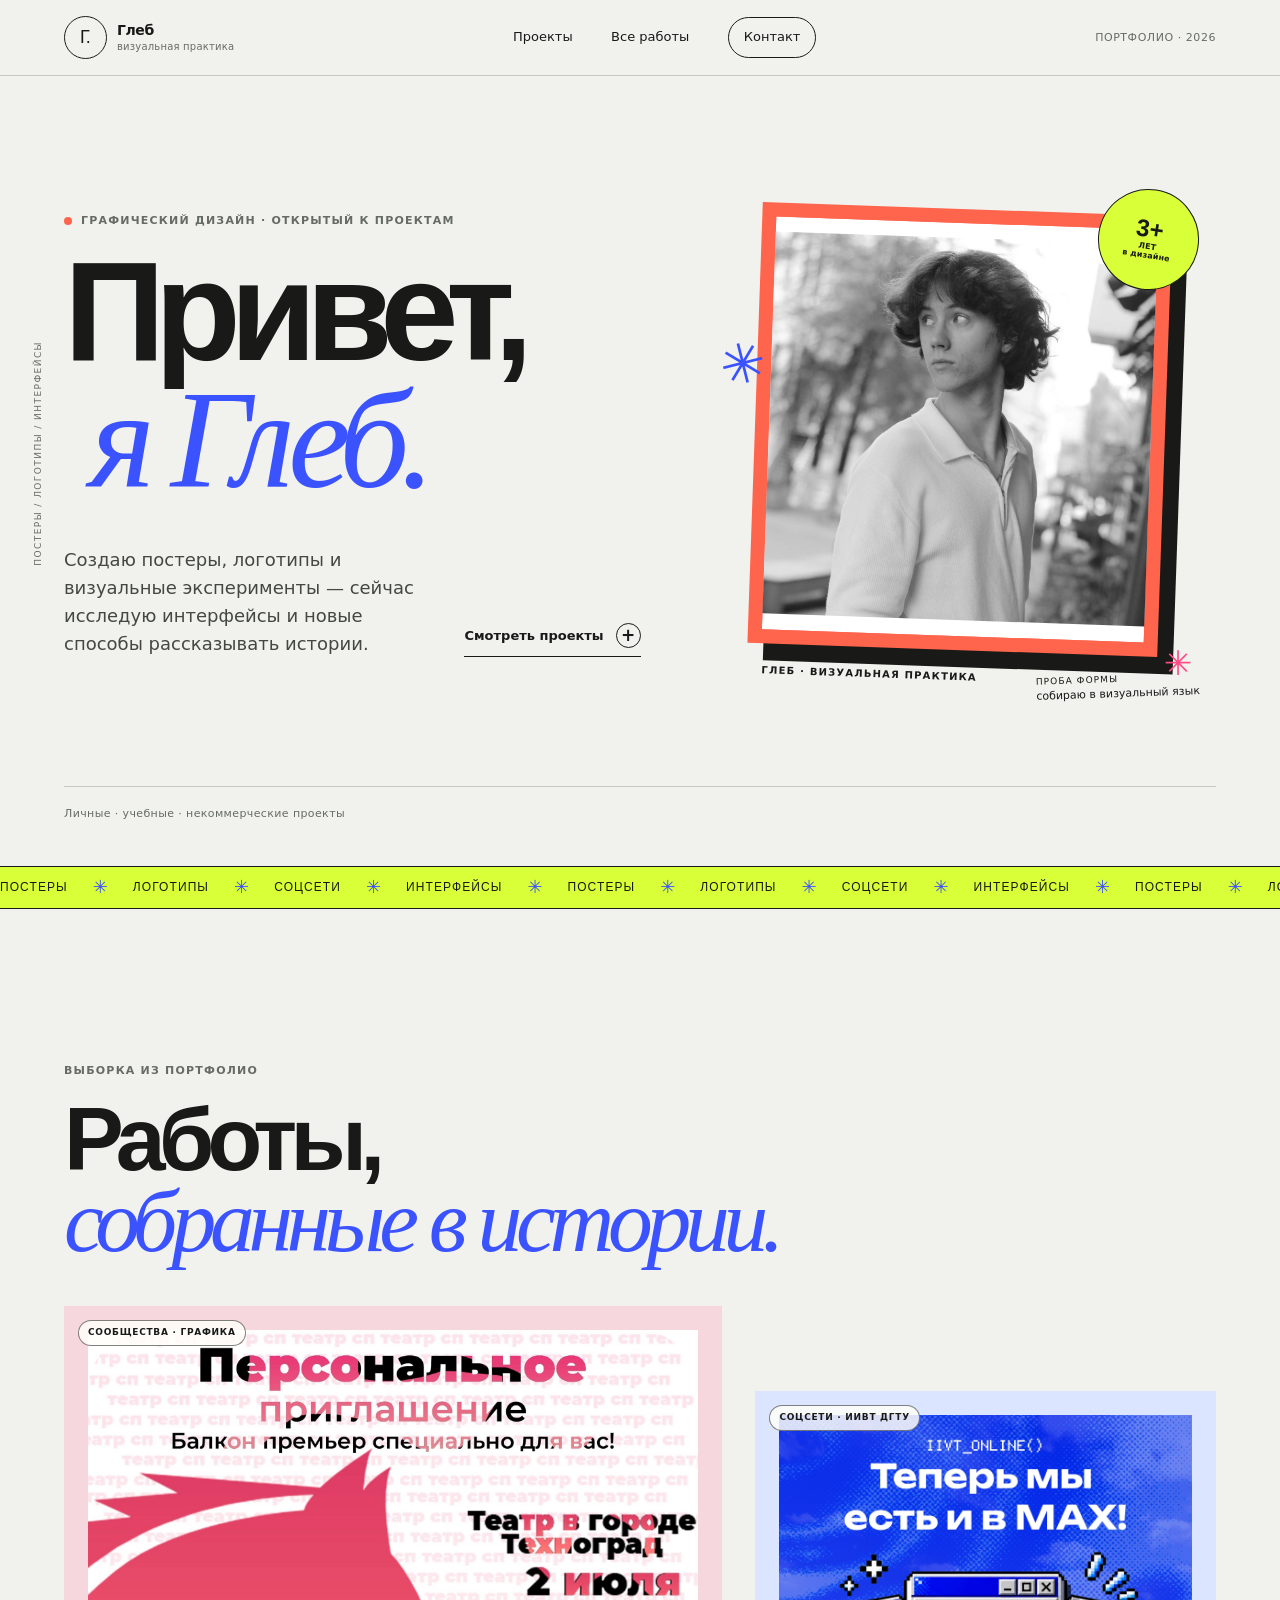
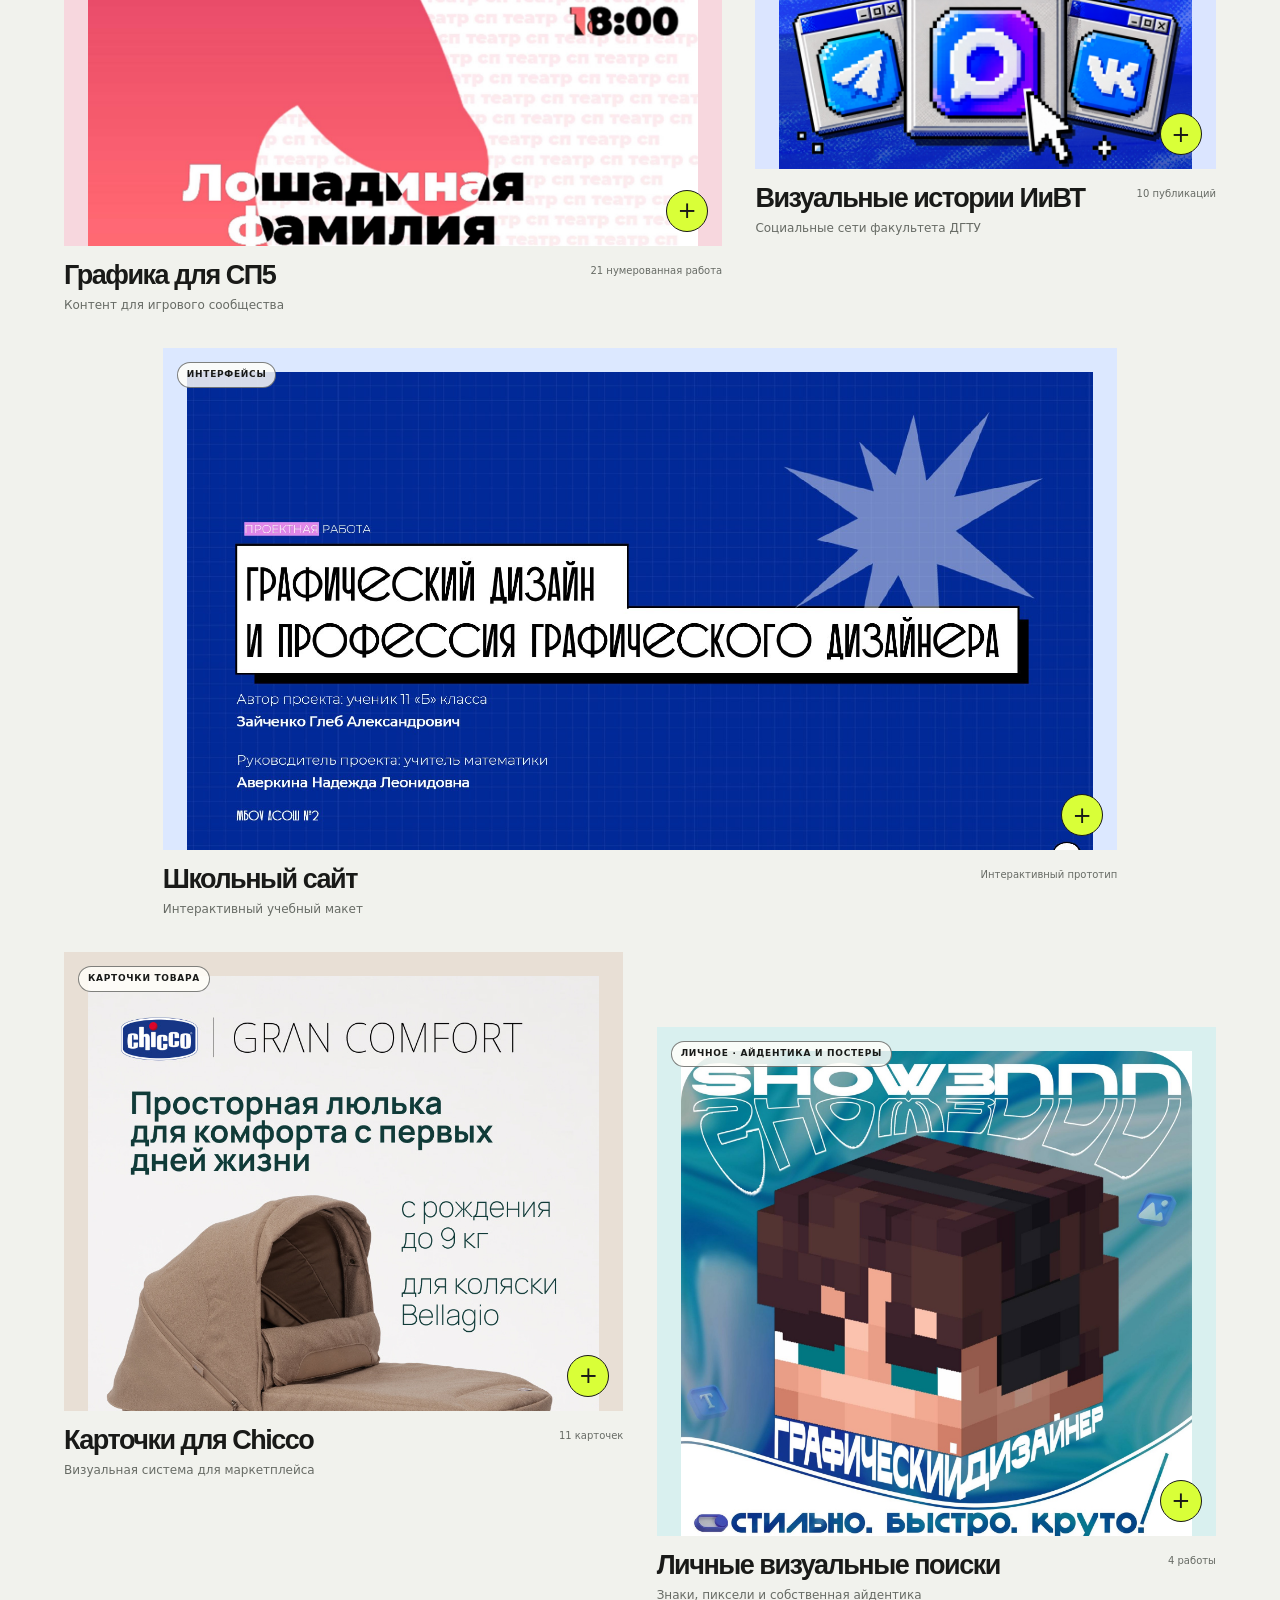
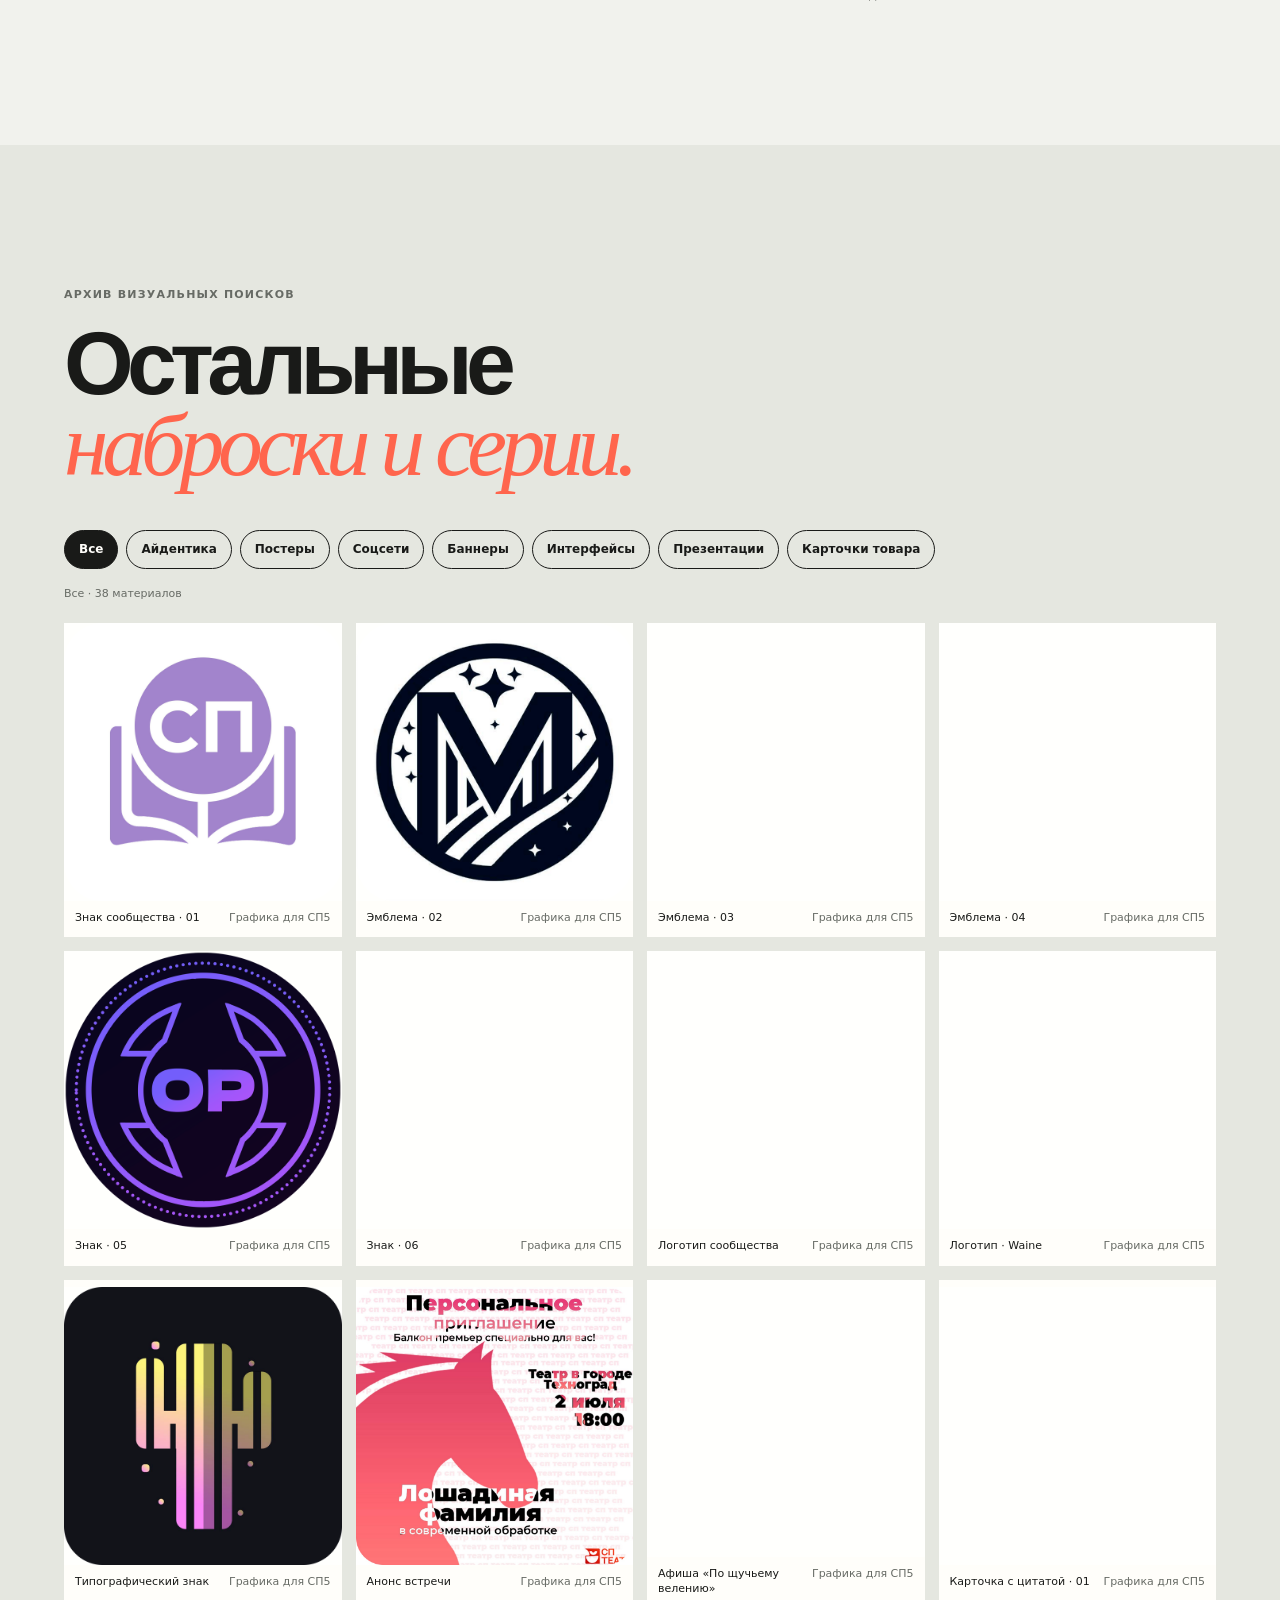
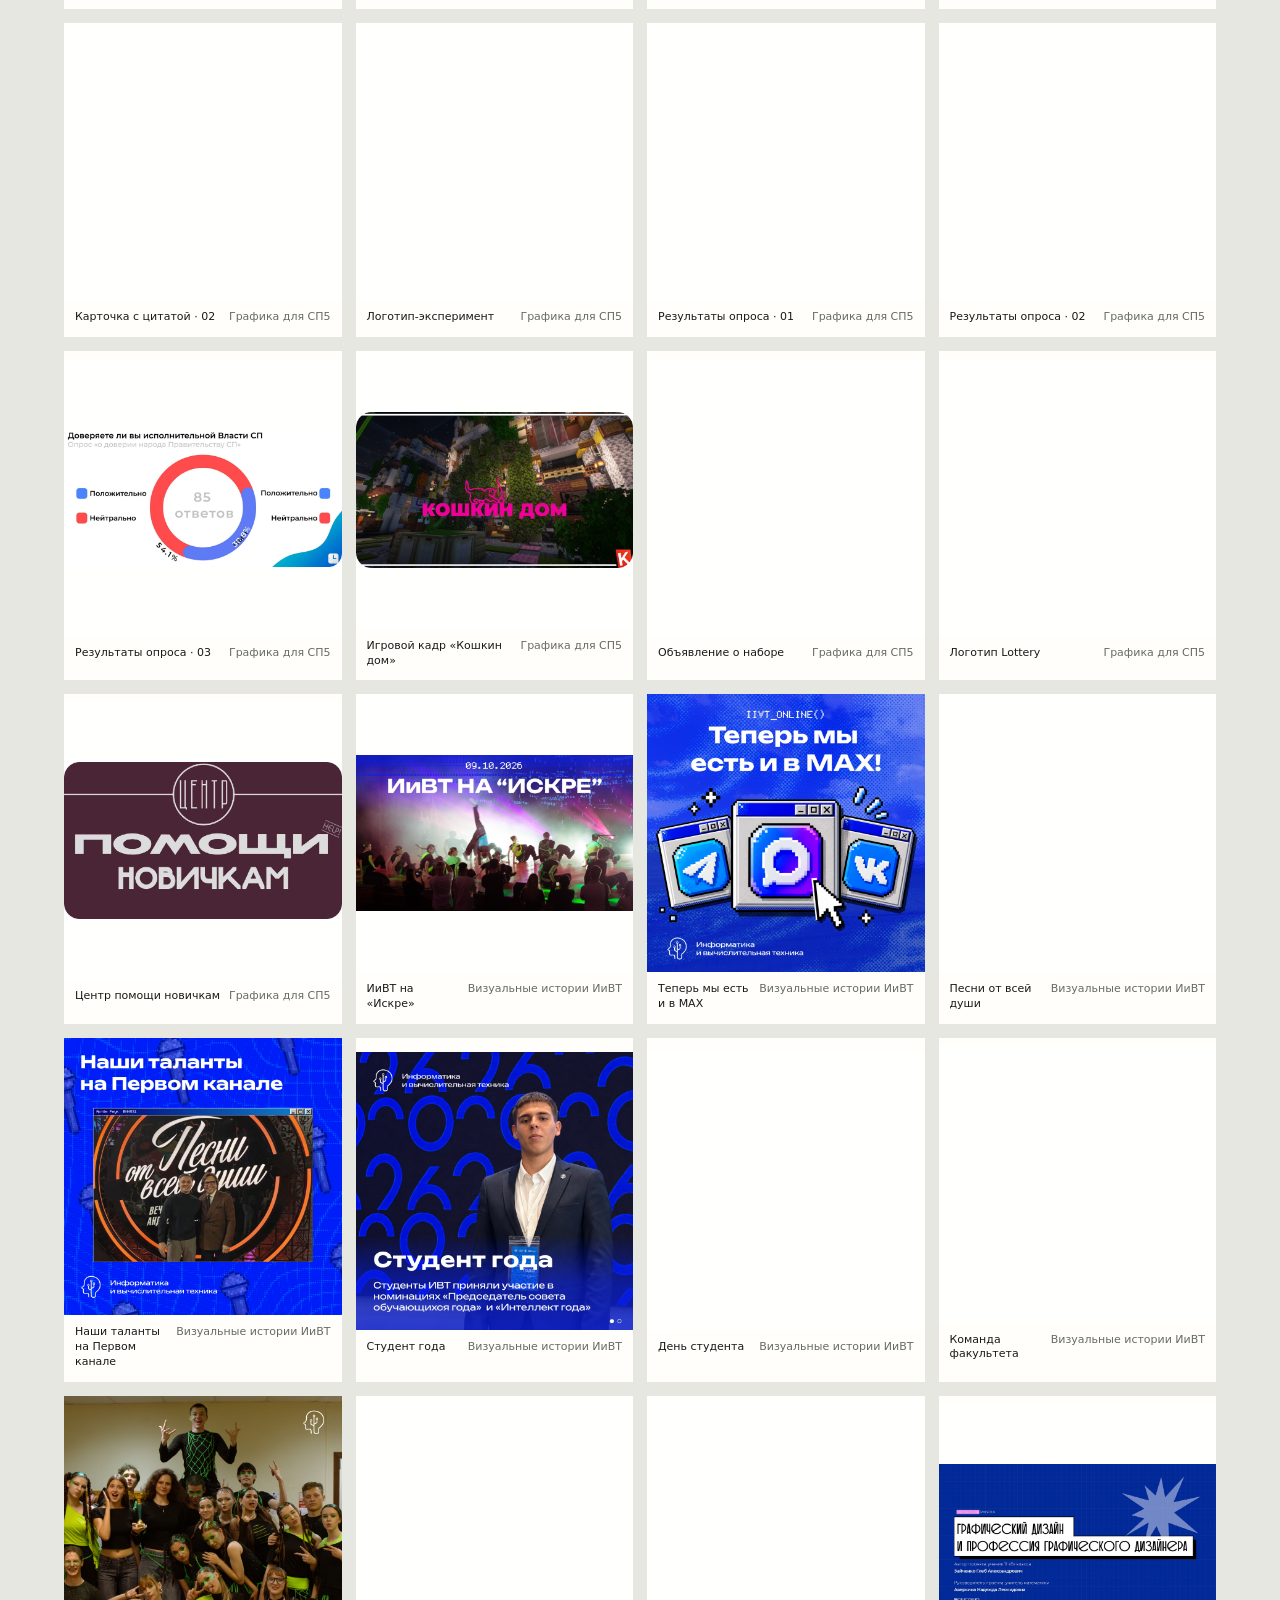
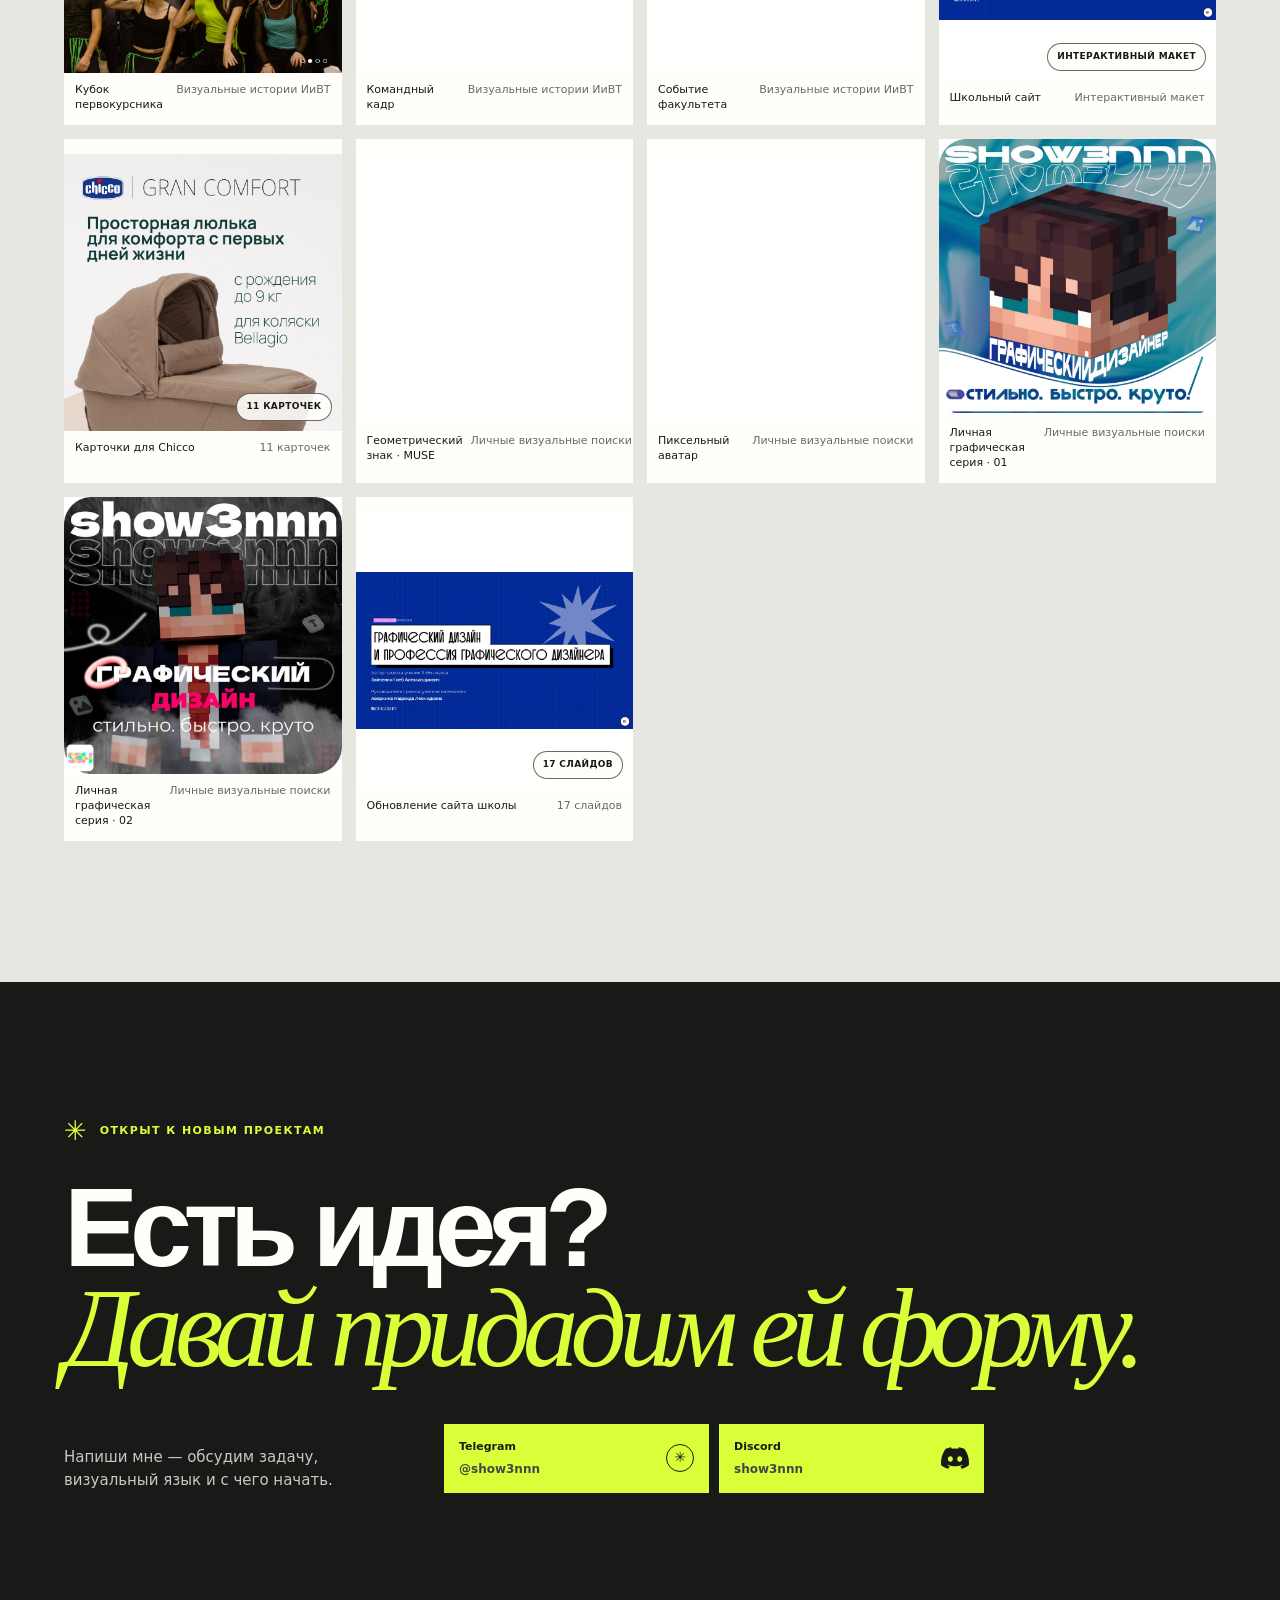
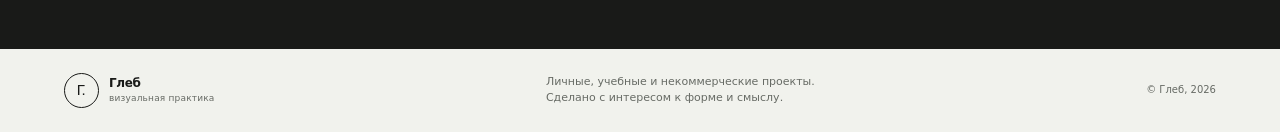
==== commit e5bdcf9e: "v1.0.1" ====
--- a/index.html
+++ b/index.html
@@ -6,6 +6,7 @@
   <meta name="theme-color" content="#f1f2ed">
   <meta name="description" content="Портфолио Глеба — постеры, логотипы, визуальные эксперименты и интерактивные интерфейсы.">
   <title>Глеб — графический дизайн и визуальные эксперименты</title>
+  <link rel="icon" type="image/svg+xml" href="favicon.svg">
   <link rel="stylesheet" href="styles.css">
   <script defer src="projects.js"></script>
   <script defer src="app.js"></script>
@@ -23,7 +24,6 @@
     <nav class="main-nav" id="main-nav" aria-label="Основная навигация">
       <a href="#projects">Проекты</a>
       <a href="#archive">Все работы</a>
-      <a href="#about">Обо мне</a>
       <a class="nav-contact" href="#contact">Контакт</a>
     </nav>
     <span class="header-note">Портфолио · 2026</span>
@@ -87,36 +87,24 @@
       </div>
     </section>
 
-    <section class="about-section section-wrap" id="about">
-      <div class="about-photo-wrap reveal">
-        <div class="about-photo-back"></div>
-        <figure class="about-photo">
-          <img src="assets/work/32.png" alt="Геометрический знак MUSE из личных визуальных поисков" loading="lazy" decoding="async">
-          <figcaption><span>ГЛЕБ</span></figcaption>
-        </figure>
-        <span class="about-seal">3+<small>ЛЕТ<br>в дизайне</small></span>
-        <span class="about-note">не фото для резюме,<br>а я — как есть</span>
-      </div>
-      <div class="about-copy reveal">
-        <p class="eyebrow">Обо мне · 18 лет</p>
-        <h2>Дизайн —<br><em>это поиск.</em></h2>
-        <p class="about-lede">Больше трёх лет создаю постеры, логотипы и визуальные эксперименты. Сейчас пробую новые направления, изучаю веб-дизайн и интерфейсы.</p>
-        <p>Дизайн начался как увлечение и постепенно становится всё более важной частью моей жизни. Я открыт к интересным проектам: новая задача — это практика, опыт и повод посмотреть на привычное по-другому.</p>
-        <div class="about-tags"><span>Постеры</span><span>Логотипы</span><span>Интерфейсы</span><span>Эксперименты</span></div>
-        <p class="experience-note">В основе портфолио — личные, учебные и некоммерческие работы.</p>
-      </div>
-    </section>
-
     <section class="contact-section" id="contact">
       <div class="contact-inner section-wrap reveal">
         <div class="contact-kicker"><span class="contact-star">✳</span><p>Открыт к новым проектам</p></div>
         <h2>Есть идея?<br><em>Давай придадим ей форму.</em></h2>
         <div class="contact-bottom">
           <p>Напиши мне — обсудим задачу, визуальный язык и с чего начать.</p>
-          <a class="contact-link" href="https://t.me/show3nnn" target="_blank" rel="noreferrer">
-            <span>Telegram</span><span class="contact-link__mark" aria-hidden="true">✳</span>
-          </a>
+          <div class="contact-methods" aria-label="Способы связи">
+            <a class="contact-link" href="https://t.me/show3nnn" target="_blank" rel="noreferrer">
+              <span class="contact-link__identity"><span class="contact-link__platform">Telegram</span><span class="contact-link__value">@show3nnn</span></span>
+              <span class="contact-link__mark" aria-hidden="true">✳</span>
+            </a>
+            <button class="contact-link discord-copy" id="copyDiscord" type="button" data-copy-value="show3nnn" aria-label="Скопировать ник Discord show3nnn">
+              <span class="contact-link__identity"><span class="contact-link__platform">Discord</span><span class="contact-link__value">show3nnn</span></span>
+              <svg class="contact-link__discord" viewBox="0 0 24 24" aria-hidden="true" focusable="false"><path d="M20.317 4.3698a19.7913 19.7913 0 0 0-4.8851-1.5152.0741.0741 0 0 0-.0785.0371c-.211.3753-.4447.8648-.6083 1.2495-1.8447-.2762-3.68-.2762-5.4868 0-.1636-.3933-.4058-.8742-.6177-1.2495a.077.077 0 0 0-.0785-.037 19.7363 19.7363 0 0 0-4.8852 1.515.0699.0699 0 0 0-.0321.0277C.5334 9.0458-.319 13.5799.0992 18.0578a.0824.0824 0 0 0 .0312.0561c2.0528 1.5076 4.0413 2.4228 5.9929 3.0294a.0777.0777 0 0 0 .0842-.0276c.4616-.6304.8731-1.2952 1.226-1.9942a.076.076 0 0 0-.0416-.1057c-.6528-.2476-1.2743-.5495-1.8722-.8923a.077.077 0 0 1-.0076-.1277c.1258-.0943.2517-.1923.3718-.2914a.0743.0743 0 0 1 .0776-.0105c3.9278 1.7933 8.18 1.7933 12.0614 0a.0739.0739 0 0 1 .0785.0095c.1202.099.246.1981.3728.2924a.077.077 0 0 1-.0066.1276 12.2986 12.2986 0 0 1-1.873.8914.0766.0766 0 0 0-.0407.1067c.3604.698.7719 1.3628 1.225 1.9932a.076.076 0 0 0 .0842.0286c1.961-.6067 3.9495-1.5219 6.0023-3.0294a.077.077 0 0 0 .0313-.0552c.5004-5.177-.8382-9.6739-3.5485-13.6604a.061.061 0 0 0-.0312-.0286zM8.02 15.3312c-1.1825 0-2.1569-1.0857-2.1569-2.419 0-1.3332.9555-2.4189 2.157-2.4189 1.2108 0 2.1757 1.0952 2.1568 2.419 0 1.3332-.9555 2.4189-2.1569 2.4189zm7.9748 0c-1.1825 0-2.1569-1.0857-2.1569-2.419 0-1.3332.9554-2.4189 2.1569-2.4189 1.2108 0 2.1757 1.0952 2.1568 2.419 0 1.3332-.946 2.4189-2.1568 2.4189Z"/></svg>
+            </button>
+          </div>
         </div>
+        <p class="contact-copy-status" id="contactCopyStatus" aria-live="polite"></p>
       </div>
     </section>
   </main>
--- a/styles.css
+++ b/styles.css
@@ -76,11 +76,11 @@
   color: var(--muted); font-size: 11px; font-weight: 680; letter-spacing: .11em; text-transform: uppercase;
 }
 .eyebrow__dot { width: 8px; height: 8px; display: inline-block; background: var(--coral); border-radius: 50%; }
-.hero h1, .section-heading h2, .about-copy h2, .contact-inner h2 {
+.hero h1, .section-heading h2, .contact-inner h2 {
   margin: 0; font-family: var(--display); font-weight: 900; letter-spacing: -.075em; line-height: .9;
 }
 .hero h1 { max-width: 780px; font-size: clamp(76px, 11vw, 165px); }
-.hero h1 em, .section-heading h2 em, .about-copy h2 em, .contact-inner h2 em {
+.hero h1 em, .section-heading h2 em, .contact-inner h2 em {
   font-family: var(--serif); font-weight: 400; letter-spacing: -.07em;
 }
 .hero h1 em { display: inline-block; margin-left: clamp(0px,2vw,30px); color: var(--blue); }
@@ -141,7 +141,7 @@
 .section-heading {
   display: flex; align-items: end; justify-content: space-between; gap: 30px; margin-bottom: 45px;
 }
-.section-heading h2, .about-copy h2 { font-size: clamp(46px,7vw,92px); }
+.section-heading h2 { font-size: clamp(46px,7vw,92px); }
 .section-heading h2 em { color: var(--blue); }
 .section-heading__aside { max-width: 310px; margin: 0 0 6px; color: var(--muted); font-size: 14px; line-height: 1.55; }
 .project-grid { display: grid; grid-template-columns: repeat(12,minmax(0,1fr)); gap: clamp(16px,2.6vw,38px); }
@@ -204,40 +204,6 @@
 .archive-item__caption span:last-child { color: var(--muted); white-space: nowrap; }
 .archive-empty { grid-column: 1/-1; padding: 35px; background: var(--white); color: var(--muted); }
 
-.about-section {
-  display: grid; grid-template-columns: minmax(300px,.85fr) minmax(0,1.15fr);
-  gap: clamp(48px,10vw,150px); align-items: center; padding-block: clamp(100px,14vw,190px);
-}
-.about-photo-wrap { position: relative; width: min(100%,450px); justify-self: center; padding: 22px 24px 44px 0; }
-.about-photo-back {
-  position: absolute; inset: 0 0 20px 28px; background: var(--blue); transform: rotate(4deg);
-}
-.about-photo {
-  position: relative; z-index: 1; margin: 0; padding: 12px; background: var(--white);
-  transform: rotate(-2deg); box-shadow: 8px 9px 0 rgba(25,26,24,.15);
-}
-.about-photo img { width: 100%; aspect-ratio: 1 / 1; object-fit: cover; }
-.about-photo figcaption { display: flex; justify-content: space-between; padding: 10px 2px 0; font-size: 9px; font-weight: 750; letter-spacing: .12em; }
-.about-seal {
-  position: absolute; z-index: 2; right: -12px; bottom: 2px; display: flex; flex-direction: column;
-  justify-content: center; align-items: center; width: 105px; height: 105px; border: 1px solid var(--ink);
-  border-radius: 50%; background: var(--lime); font-family: var(--display); font-size: 30px; line-height: .9;
-  transform: rotate(8deg);
-}
-.about-seal small { margin-top: 7px; font-family: var(--sans); font-size: 9px; font-weight: 750; text-align: center; line-height: 1.2; }
-.about-note {
-  position: absolute; z-index: 3; left: -40px; top: 44%; padding: 9px 12px; background: var(--coral);
-  font-family: var(--serif); font-size: 12px; font-style: italic; line-height: 1.2; transform: rotate(-8deg);
-}
-.about-copy { max-width: 600px; }
-.about-copy h2 { margin-bottom: 27px; }
-.about-copy h2 em { color: var(--blue); }
-.about-copy > p:not(.eyebrow) { max-width: 530px; color: #444742; font-size: 15px; }
-.about-copy .about-lede { color: var(--ink); font-size: clamp(18px,2vw,23px); line-height: 1.4; }
-.about-tags { display: flex; flex-wrap: wrap; gap: 8px; margin-top: 24px; }
-.about-tags span { padding: 7px 12px; border: 1px solid var(--ink); border-radius: 999px; font-size: 11px; }
-.about-copy .experience-note { margin-top: 25px; color: var(--muted); font-size: 12px; }
-
 .contact-section { overflow: hidden; padding-block: clamp(78px,10vw,130px); color: var(--white); background: var(--ink); }
 .contact-inner { position: relative; }
 .contact-kicker { display: flex; align-items: center; gap: 13px; color: var(--lime); }
@@ -246,15 +212,22 @@
 @keyframes rotate { to { transform: rotate(360deg); } }
 .contact-inner h2 { margin-top: 26px; font-size: clamp(50px,8.7vw,118px); }
 .contact-inner h2 em { color: var(--lime); }
-.contact-bottom { display: flex; align-items: end; justify-content: space-between; gap: 30px; max-width: 920px; margin-top: 45px; }
+.contact-bottom { display: grid; grid-template-columns: minmax(0,350px) minmax(0,1fr); align-items: end; gap: 30px; max-width: 920px; margin-top: 45px; }
 .contact-bottom p { max-width: 350px; margin: 0; color: #c6c8c3; font-size: 15px; }
+.contact-methods { display: grid; grid-template-columns: repeat(2,minmax(0,1fr)); gap: 10px; min-width: 0; }
 .contact-link {
-  display: flex; align-items: center; justify-content: space-between; gap: 40px; min-width: 220px;
+  display: flex; align-items: center; justify-content: space-between; gap: 12px; min-width: 0; min-height: 64px;
   padding: 14px 15px; color: var(--ink); background: var(--lime); text-decoration: none;
-  font-weight: 800; transition: background .2s ease, color .2s ease;
+  border: 0; font: inherit; font-weight: 800; text-align: left; cursor: pointer; transition: background .2s ease, color .2s ease;
 }
 .contact-link:hover { color: var(--white); background: var(--blue); }
+.contact-link:focus-visible { outline: 2px solid var(--white); outline-offset: 3px; }
+.contact-link__identity { display: grid; gap: 5px; min-width: 0; }
+.contact-link__platform { font-size: 11px; font-weight: 820; }
+.contact-link__value { color: #454741; font-size: 12px; font-weight: 580; }
 .contact-link__mark { display: grid; place-items: center; width: 28px; height: 28px; border: 1px solid currentColor; border-radius: 50%; font-size: 14px; }
+.contact-link__discord { flex: 0 0 28px; width: 28px; height: 28px; fill: currentColor; }
+.contact-copy-status { width: min(100%,490px); min-height: 16px; margin: 12px 0 0 auto; color: var(--lime); font-size: 11px; }
 .site-footer { display: flex; align-items: center; justify-content: space-between; gap: 24px; padding-block: 24px; }
 .wordmark--footer .wordmark__glyph { width: 35px; height: 35px; font-size: 15px; }
 .wordmark--footer .wordmark__text { font-size: 12px; }
@@ -287,6 +260,7 @@
 .case-facts { display: flex; flex-direction: column; gap: 8px; align-items: start; }
 .case-facts span { padding: 7px 11px; border: 1px solid var(--line); border-radius: 999px; font-size: 10px; }
 .case-description { display: grid; grid-template-columns: 1fr 1fr; gap: 25px; max-width: 900px; margin: 30px 0 20px; }
+.case-description--single { grid-template-columns: minmax(0,1fr); max-width: 780px; }
 .case-description p { margin: 0; color: #444742; font-size: 14px; }
 .case-description p:first-child { color: var(--ink); font-size: 17px; font-weight: 580; }
 .case-note { margin: 20px 0 34px; padding: 12px 14px; border-left: 3px solid var(--coral); background: rgba(255,255,255,.55); color: var(--muted); font-size: 12px; }
@@ -342,12 +316,22 @@
 .demo-copy strong { display: block; margin-bottom: 9px; color: var(--lime); font-family: var(--display); font-size: 23px; letter-spacing: -.04em; }
 .demo-copy p { margin: 0; color: #d7d8d3; font-size: 13px; }
 .demo-external { display: inline-block; margin-top: 20px; color: var(--lime); font-size: 12px; font-weight: 700; text-decoration: underline; text-underline-offset: 4px; }
+.standalone-preview-page { min-height: 100svh; background: var(--ink); color: var(--white); }
+.standalone-preview { display: grid; grid-template-rows: auto minmax(0,1fr); min-height: 100svh; padding: clamp(12px,2vw,22px); }
+.standalone-preview__top { display: flex; align-items: center; justify-content: space-between; gap: 18px; }
+.standalone-preview__brand { color: #d7d8d3; font-size: 10px; font-weight: 800; letter-spacing: .12em; }
+.standalone-preview__back { color: var(--lime); font-size: 12px; font-weight: 750; text-decoration: underline; text-underline-offset: 4px; }
+.standalone-preview__stage { display: grid; place-items: center; min-height: 0; }
+.standalone-preview .iphone-device { width: min(100%,430px); gap: 8px; }
+.standalone-preview .iphone-frame { width: min(410px,calc(47.13svh - 63px),calc(100vw - 52px)); height: auto; aspect-ratio: 410 / 870; }
+.standalone-preview .iphone-device figcaption { color: #d7d8d3; }
 .server-context {
   display: grid; grid-template-columns: minmax(115px,.32fr) minmax(0,1fr); gap: 25px;
   margin: 28px 0 22px; padding: clamp(20px,3vw,32px); border-left: 4px solid var(--blue); background: #e5e7e0;
 }
 .server-context__index { display: grid; align-content: start; justify-items: start; gap: 13px; padding-top: 7px; color: var(--muted); font-size: 9px; font-weight: 800; letter-spacing: .1em; line-height: 1.55; }
-.server-context__logo { display: block; width: min(100%,180px); aspect-ratio: 260 / 160; overflow: hidden; border: 1px solid rgba(25,26,24,.14); border-radius: 9px; background-color: #0b1a2d; background-image: url("assets/work/sp5-official-logo-crop.jpg"); background-position: center; background-repeat: no-repeat; background-size: 100% 100%; }
+.server-context__logo { display: block; width: min(100%,200px); overflow: hidden; border: 1px solid rgba(25,26,24,.18); border-radius: 7px; background: #09090d; }
+.server-context__logo img { display: block; width: 100%; height: auto; object-fit: contain; }
 .server-context__label { margin: 0 0 3px; color: var(--muted); font-size: 9px; font-weight: 750; letter-spacing: .1em; text-transform: uppercase; }
 .server-context h3 { margin: 0; color: var(--blue); font-family: var(--display); font-size: clamp(40px,6vw,62px); letter-spacing: -.08em; line-height: .95; }
 .server-context__copy { max-width: 740px; margin: 12px 0 0; color: #444742; font-size: 13px; line-height: 1.55; }
@@ -404,7 +388,6 @@
   .hero__bottom .text-link { margin-top: 20px; }
   .hero__side-label { display: none; }
   .archive-grid { grid-template-columns: repeat(3,minmax(0,1fr)); }
-  .about-section { gap: 50px; }
 }
 @media (max-width: 680px) {
   :root { --gutter: 20px; }
@@ -454,14 +437,12 @@
   .archive-item__caption span:last-child { display: none; }
   .filter-row { gap: 7px; margin-right: -6px; }
   .filter-button { padding: 8px 11px; font-size: 11px; }
-  .about-section { grid-template-columns: 1fr; gap: 45px; padding-block: 82px 96px; }
-  .about-photo-wrap { width: min(85%,380px); justify-self: start; margin-left: 8px; }
-  .about-note { left: -14px; }
-  .about-copy h2 { font-size: clamp(58px,14vw,82px); }
   .contact-section { padding-block: 75px; }
   .contact-inner h2 { font-size: clamp(48px,11.5vw,78px); }
   .contact-bottom { display: block; margin-top: 28px; }
-  .contact-link { margin-top: 20px; width: 100%; }
+  .contact-methods { grid-template-columns: 1fr; margin-top: 18px; }
+  .contact-link { width: 100%; }
+  .contact-copy-status { width: 100%; margin: 10px 0 0; }
   .site-footer { align-items: start; flex-wrap: wrap; }
   .site-footer p { order: 3; width: 100%; }
   .project-dialog { width: 100%; max-height: 96svh; border-inline: 0; }
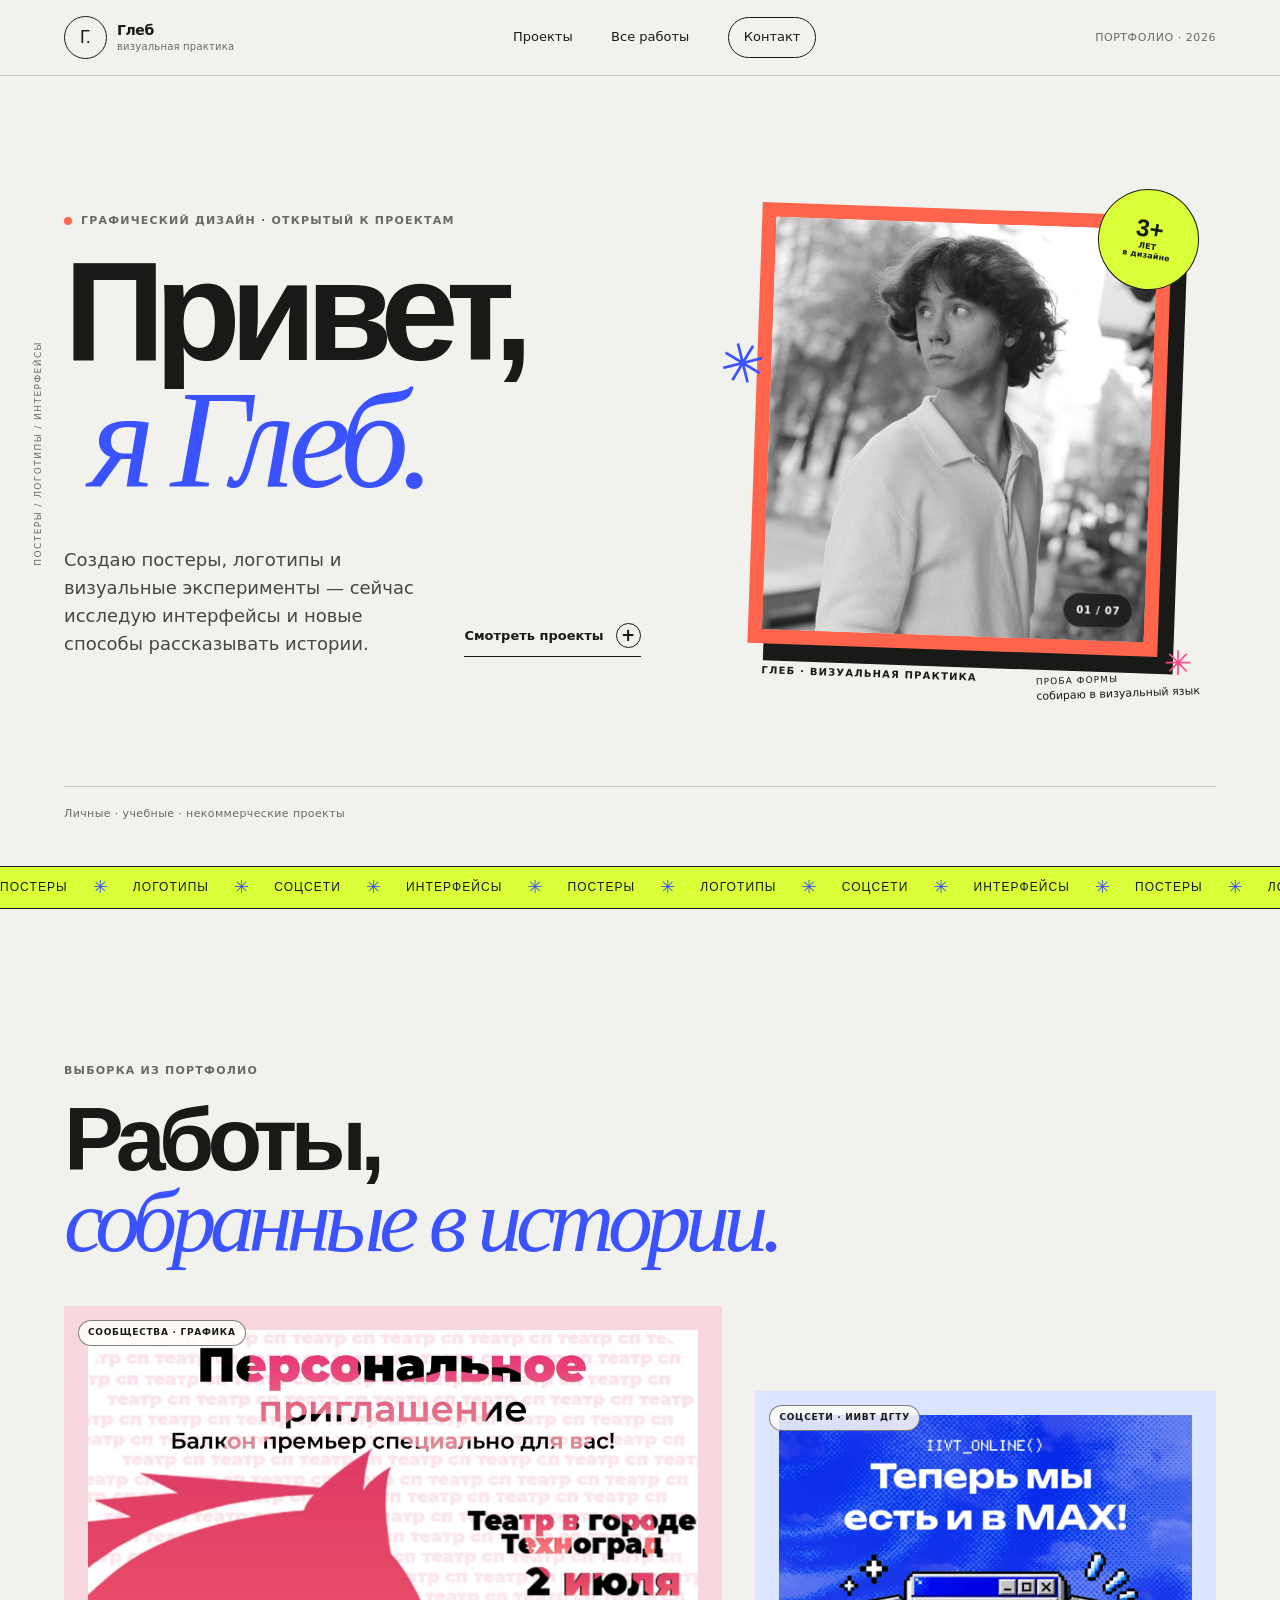
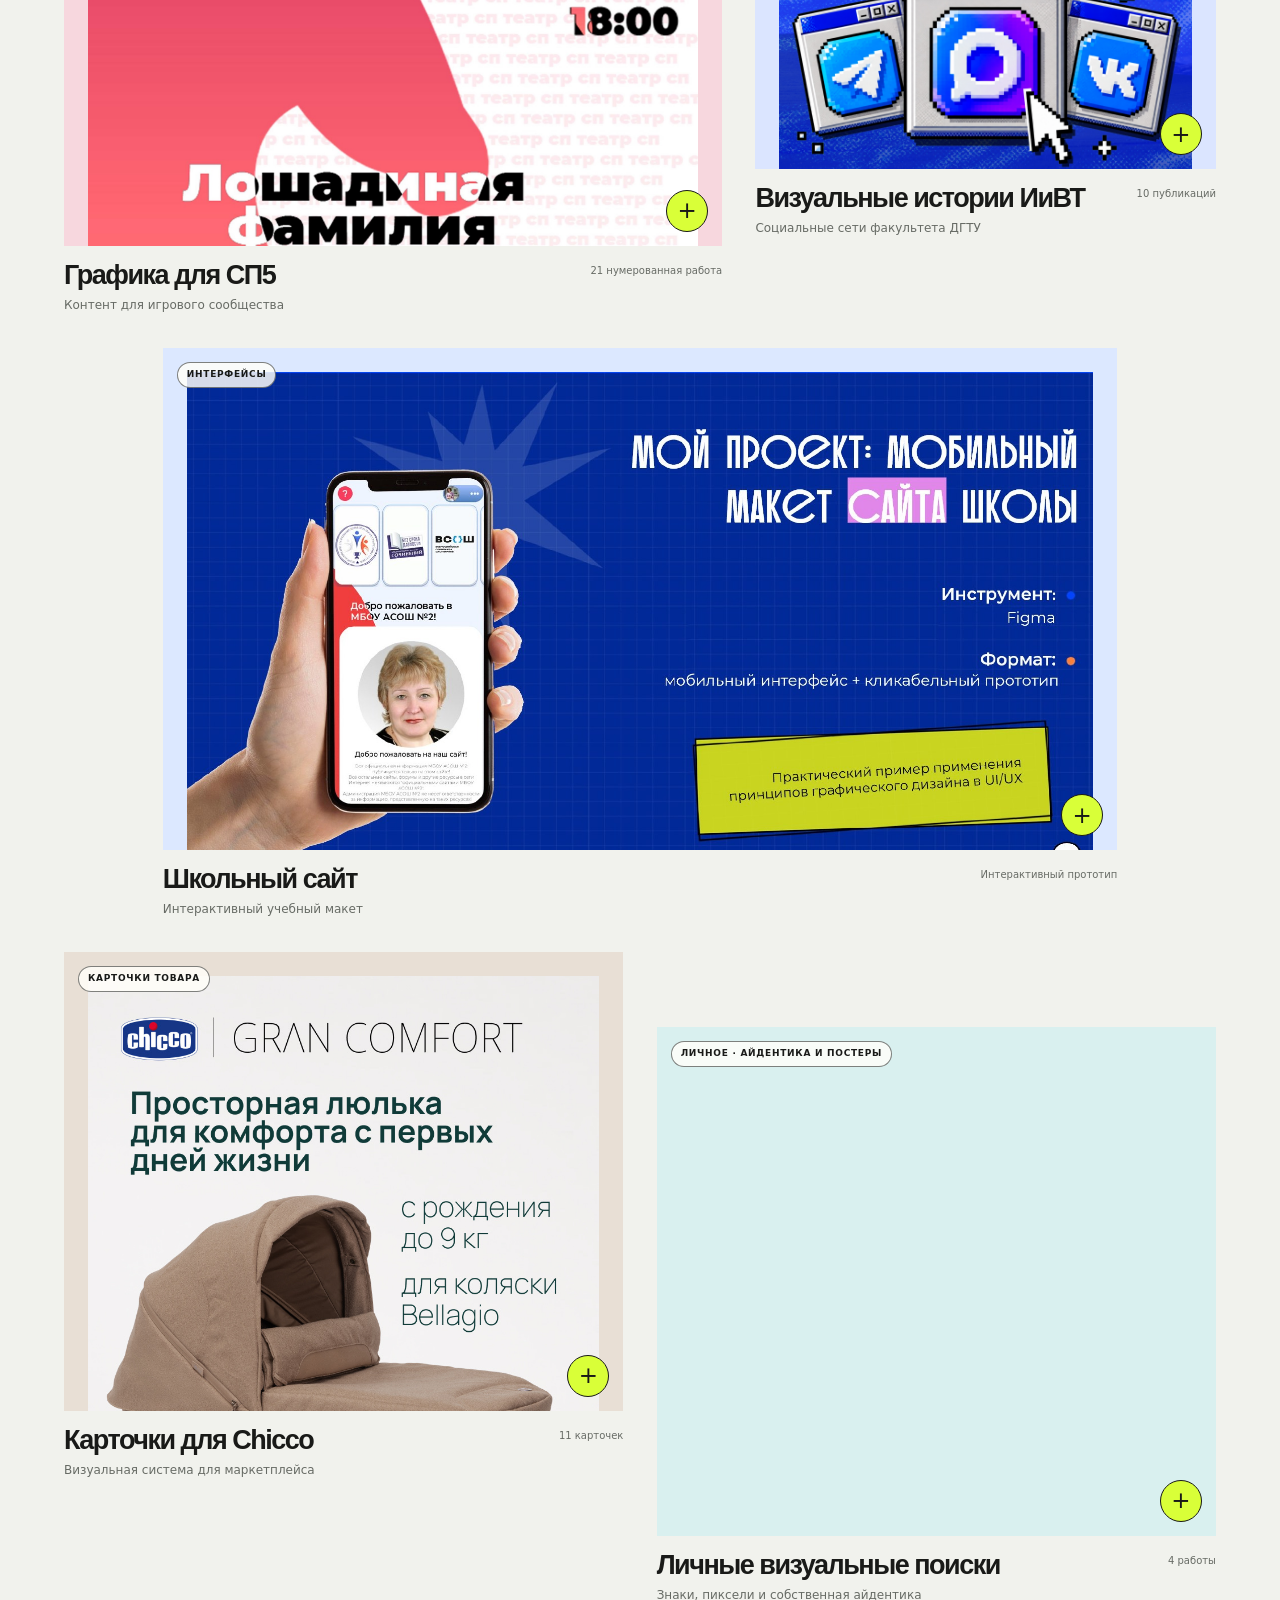
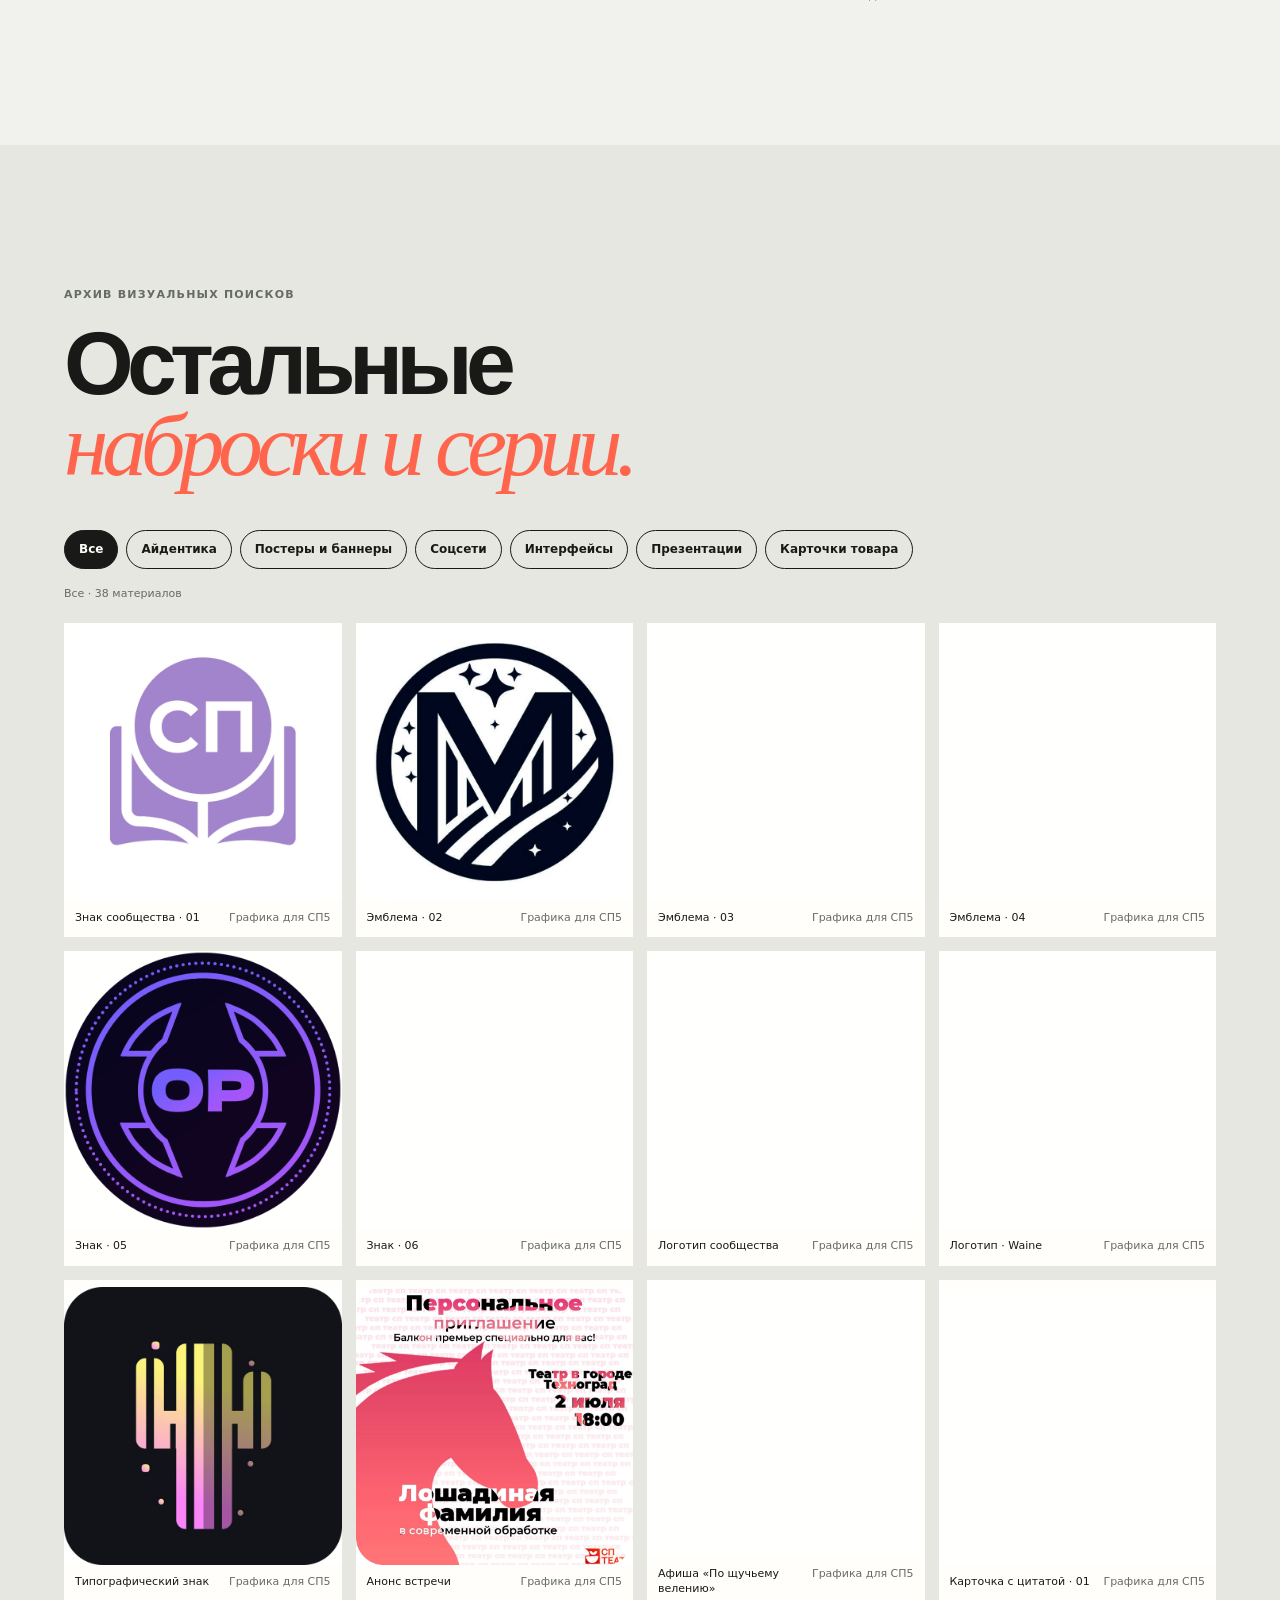
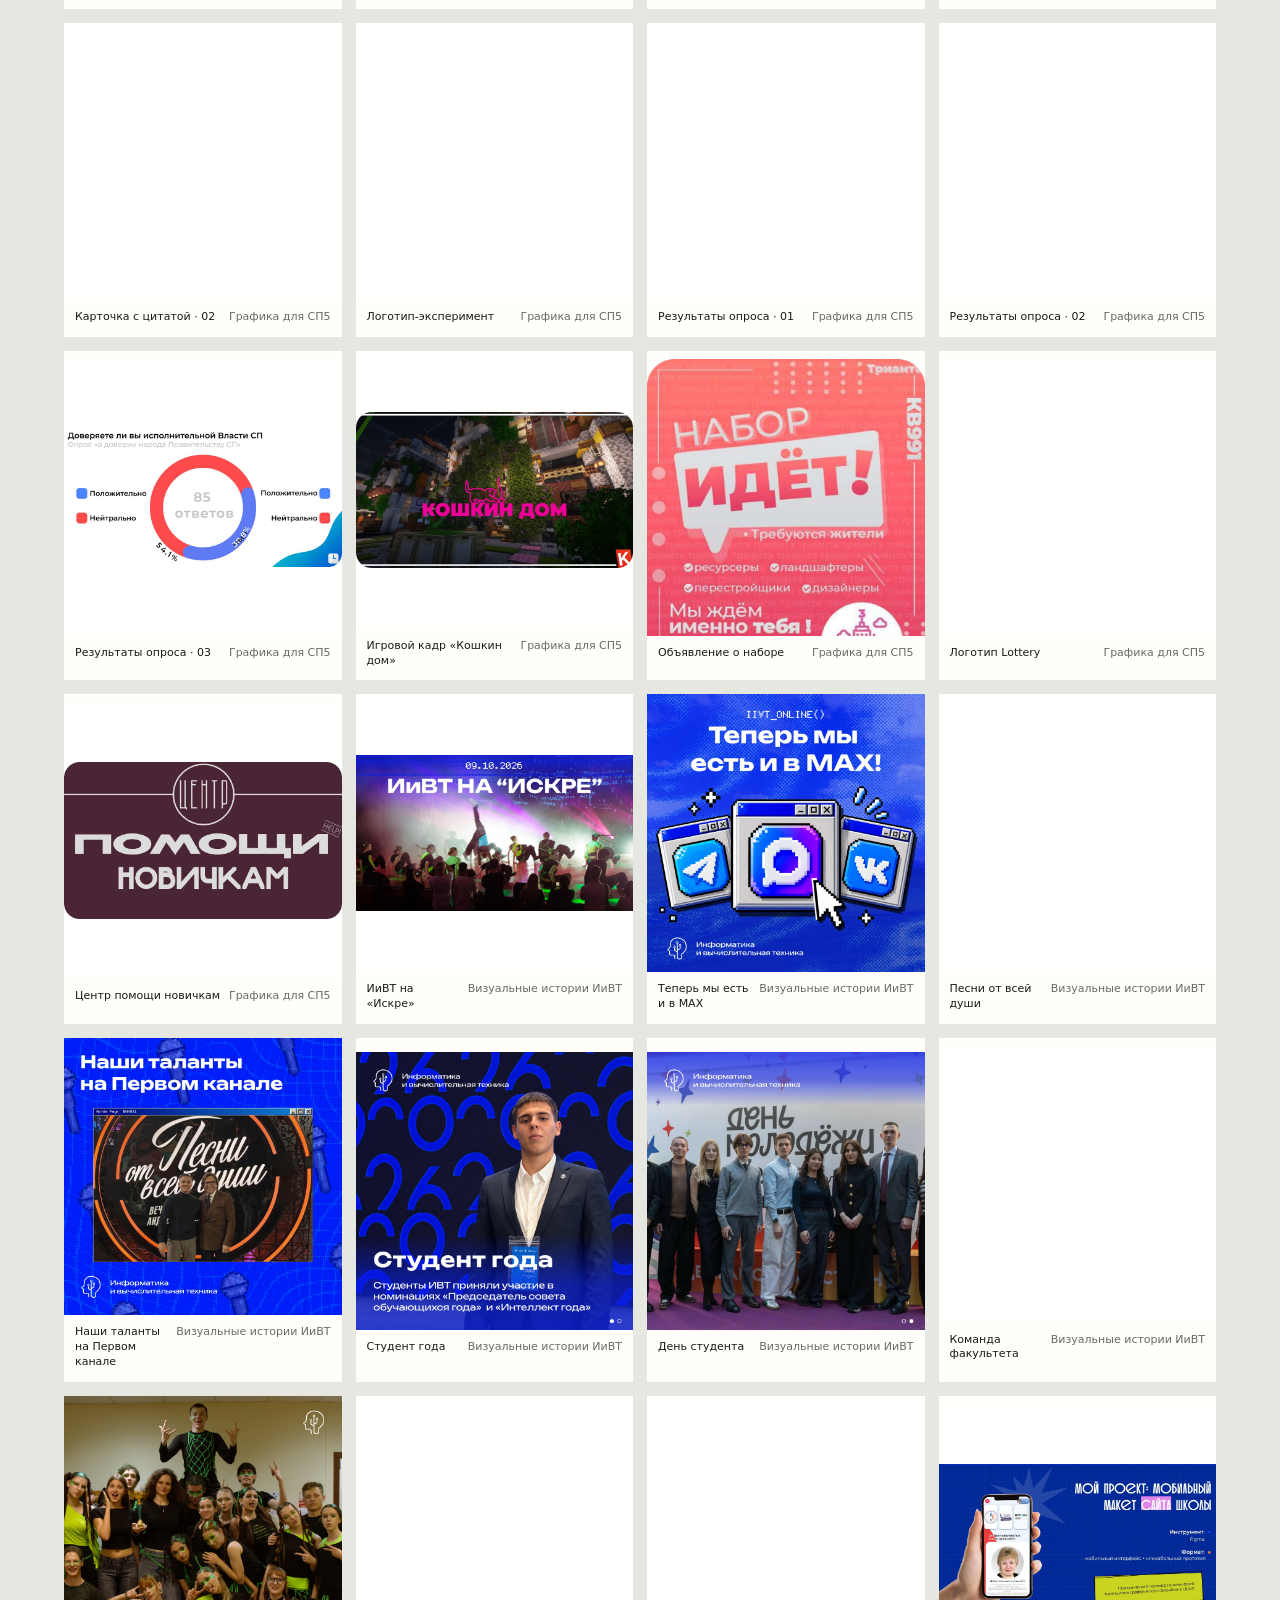
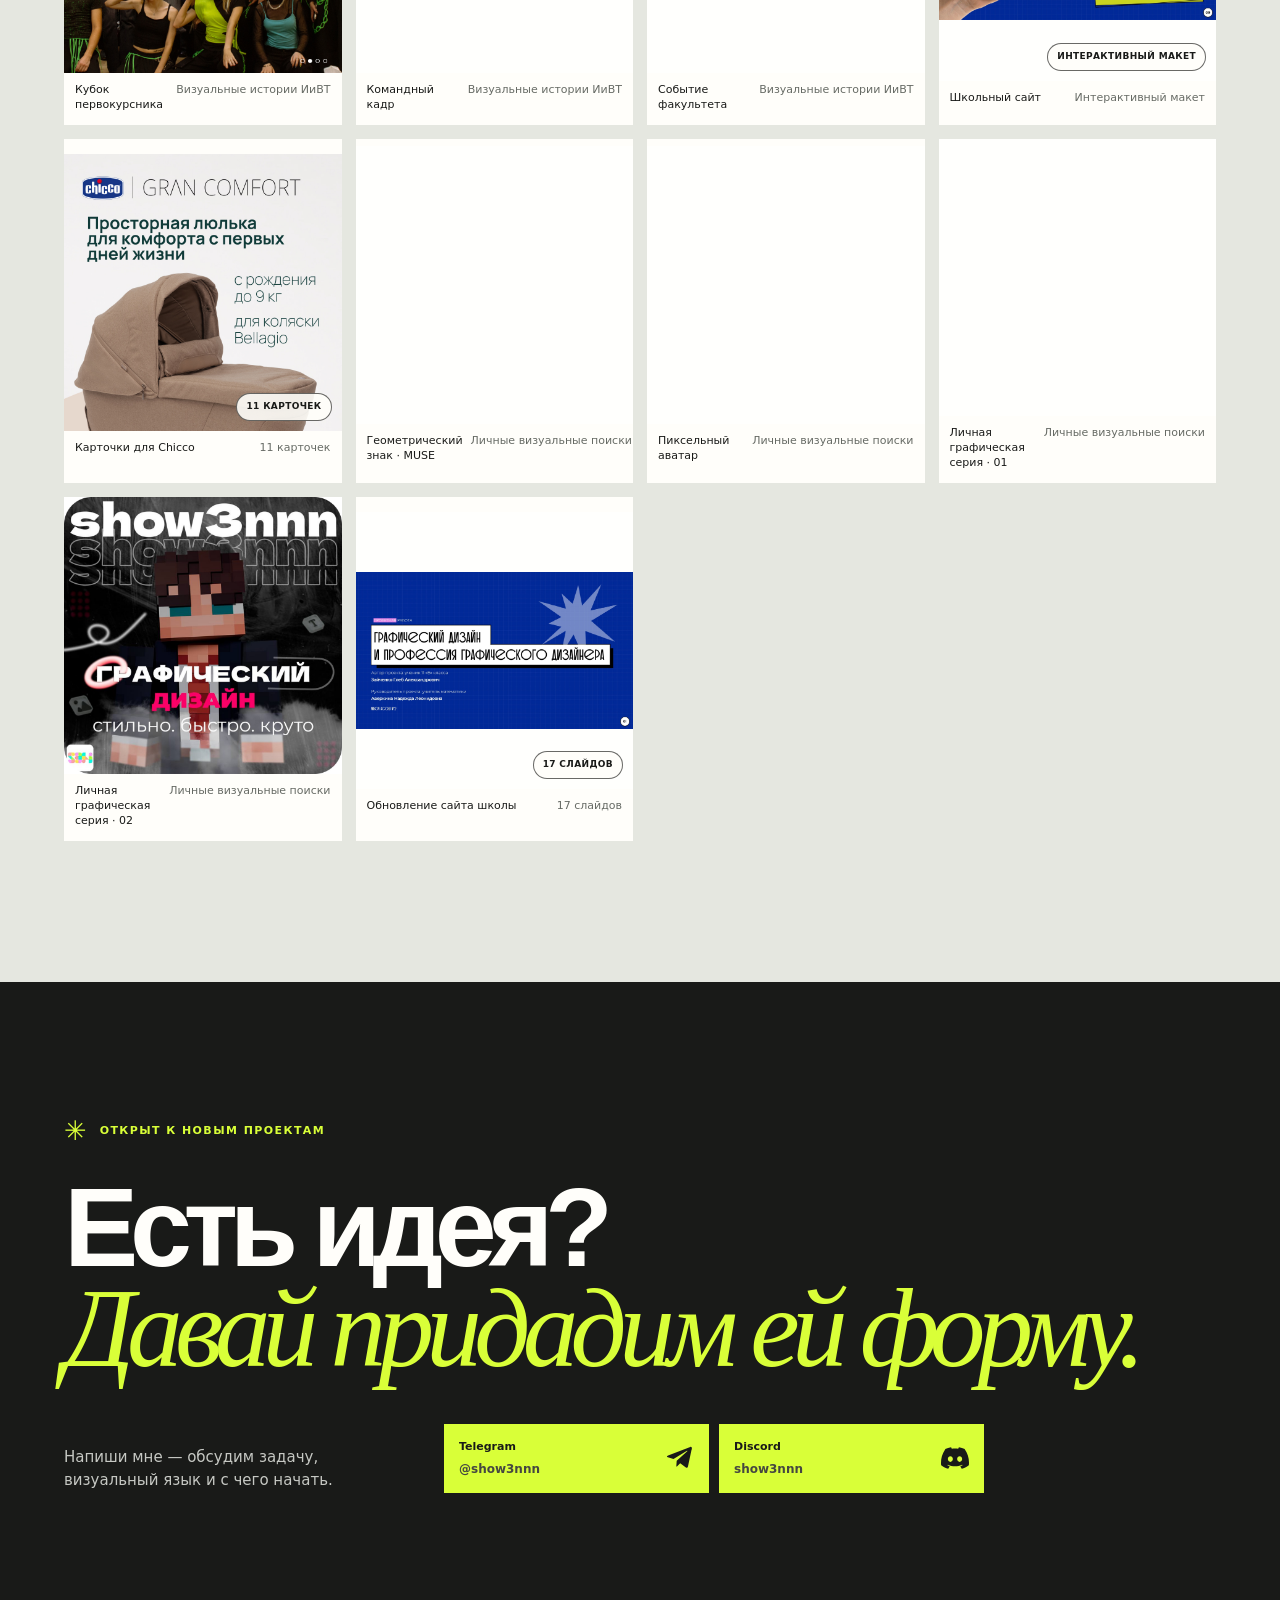
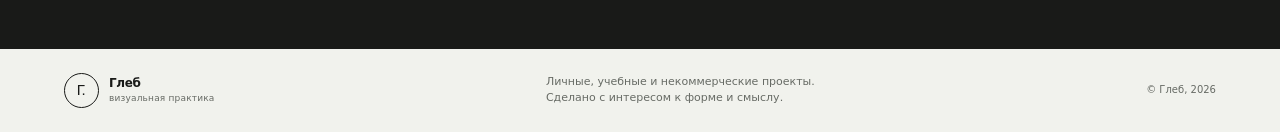
==== commit 69badf25: "v1.1.0" ====
--- a/index.html
+++ b/index.html
@@ -43,7 +43,10 @@
       <div class="hero__visual reveal">
         <div class="hero-stamp"><b>3+</b><span>ЛЕТ<br>в дизайне</span></div>
         <div class="hero-art">
-          <img src="assets/about/avatar.jpg" alt="Глеб, автор портфолио" fetchpriority="high">
+          <div class="hero-carousel" id="heroCarousel" role="group" aria-roledescription="карусель" aria-label="Фотографии Глеба">
+            <img class="hero-carousel__image" src="assets/about/avatar.jpg" alt="Портрет Глеба в чёрно-белом исполнении" fetchpriority="high">
+            <span class="hero-carousel__count" aria-hidden="true">01 / 07</span>
+          </div>
           <span class="hero-art__corner">ГЛЕБ · ВИЗУАЛЬНАЯ ПРАКТИКА</span>
         </div>
         <span class="hero-spark hero-spark--one" aria-hidden="true">✳</span>
@@ -96,7 +99,7 @@
           <div class="contact-methods" aria-label="Способы связи">
             <a class="contact-link" href="https://t.me/show3nnn" target="_blank" rel="noreferrer">
               <span class="contact-link__identity"><span class="contact-link__platform">Telegram</span><span class="contact-link__value">@show3nnn</span></span>
-              <span class="contact-link__mark" aria-hidden="true">✳</span>
+              <svg class="contact-link__telegram" viewBox="0 0 24 24" aria-hidden="true" focusable="false"><path d="M21.94 4.62 18.83 19.3c-.24 1.07-.87 1.34-1.77.84l-4.9-3.61-2.36 2.27c-.26.26-.48.48-.98.48l.35-4.98 9.06-8.19c.39-.35-.09-.55-.6-.2L6.44 12.84 1.6 11.33c-1.05-.33-1.07-1.05.22-1.56L20.8 2.53c.87-.32 1.63.21 1.35 2.09z"/></svg>
             </a>
             <button class="contact-link discord-copy" id="copyDiscord" type="button" data-copy-value="show3nnn" aria-label="Скопировать ник Discord show3nnn">
               <span class="contact-link__identity"><span class="contact-link__platform">Discord</span><span class="contact-link__value">show3nnn</span></span>
--- a/styles.css
+++ b/styles.css
@@ -104,7 +104,17 @@
   transition: transform .4s cubic-bezier(.2,.8,.2,1);
 }
 .hero-art:hover { transform: rotate(0deg) translateY(-5px); }
-.hero-art img { width: 100%; aspect-ratio: 1 / 1.08; object-fit: contain; background: #fff; }
+.hero-art img { width: 100%; aspect-ratio: 1 / 1.08; object-fit: cover; object-position: center 30%; background: #fff; }
+.hero-carousel { position: relative; overflow: hidden; }
+.hero-carousel__image { display: block; transition: opacity .24s ease; }
+.hero-carousel__image.is-changing { opacity: .72; }
+.hero-carousel__count {
+  position: absolute; right: 12px; bottom: 12px; min-width: 48px; padding: 9px 12px;
+  border: 1px solid rgba(255,255,255,.2); border-radius: 999px; color: var(--white);
+  background: rgba(25,26,24,.84); backdrop-filter: blur(8px);
+  font-size: 10px; font-weight: 750; letter-spacing: .08em; text-align: center;
+}
+@media (prefers-reduced-motion: reduce) { .hero-carousel__image { transition: none; } }
 .hero-art__corner {
   position: absolute; bottom: -35px; left: 15px; font-size: 10px; font-weight: 750;
   letter-spacing: .12em; text-transform: uppercase;
@@ -225,7 +235,7 @@
 .contact-link__identity { display: grid; gap: 5px; min-width: 0; }
 .contact-link__platform { font-size: 11px; font-weight: 820; }
 .contact-link__value { color: #454741; font-size: 12px; font-weight: 580; }
-.contact-link__mark { display: grid; place-items: center; width: 28px; height: 28px; border: 1px solid currentColor; border-radius: 50%; font-size: 14px; }
+.contact-link__telegram { flex: 0 0 28px; width: 28px; height: 28px; fill: currentColor; }
 .contact-link__discord { flex: 0 0 28px; width: 28px; height: 28px; fill: currentColor; }
 .contact-copy-status { width: min(100%,490px); min-height: 16px; margin: 12px 0 0 auto; color: var(--lime); font-size: 11px; }
 .site-footer { display: flex; align-items: center; justify-content: space-between; gap: 24px; padding-block: 24px; }
@@ -307,7 +317,7 @@
   overscroll-behavior: contain; touch-action: pan-x pan-y;
 }
 .iphone-island {
-  position: absolute; z-index: 3; top: 10px; left: 50%; width: 108px; height: 29px; transform: translateX(-50%);
+  position: absolute; z-index: 3; top: 8px; left: 50%; width: 62px; height: 17px; transform: translateX(-50%);
   border: 1px solid rgba(255,255,255,.08); border-radius: 999px; background: #050506; pointer-events: none;
 }
 .iphone-device figcaption { color: #d7d8d3; font-size: 11px; font-weight: 750; letter-spacing: .04em; text-align: center; }
